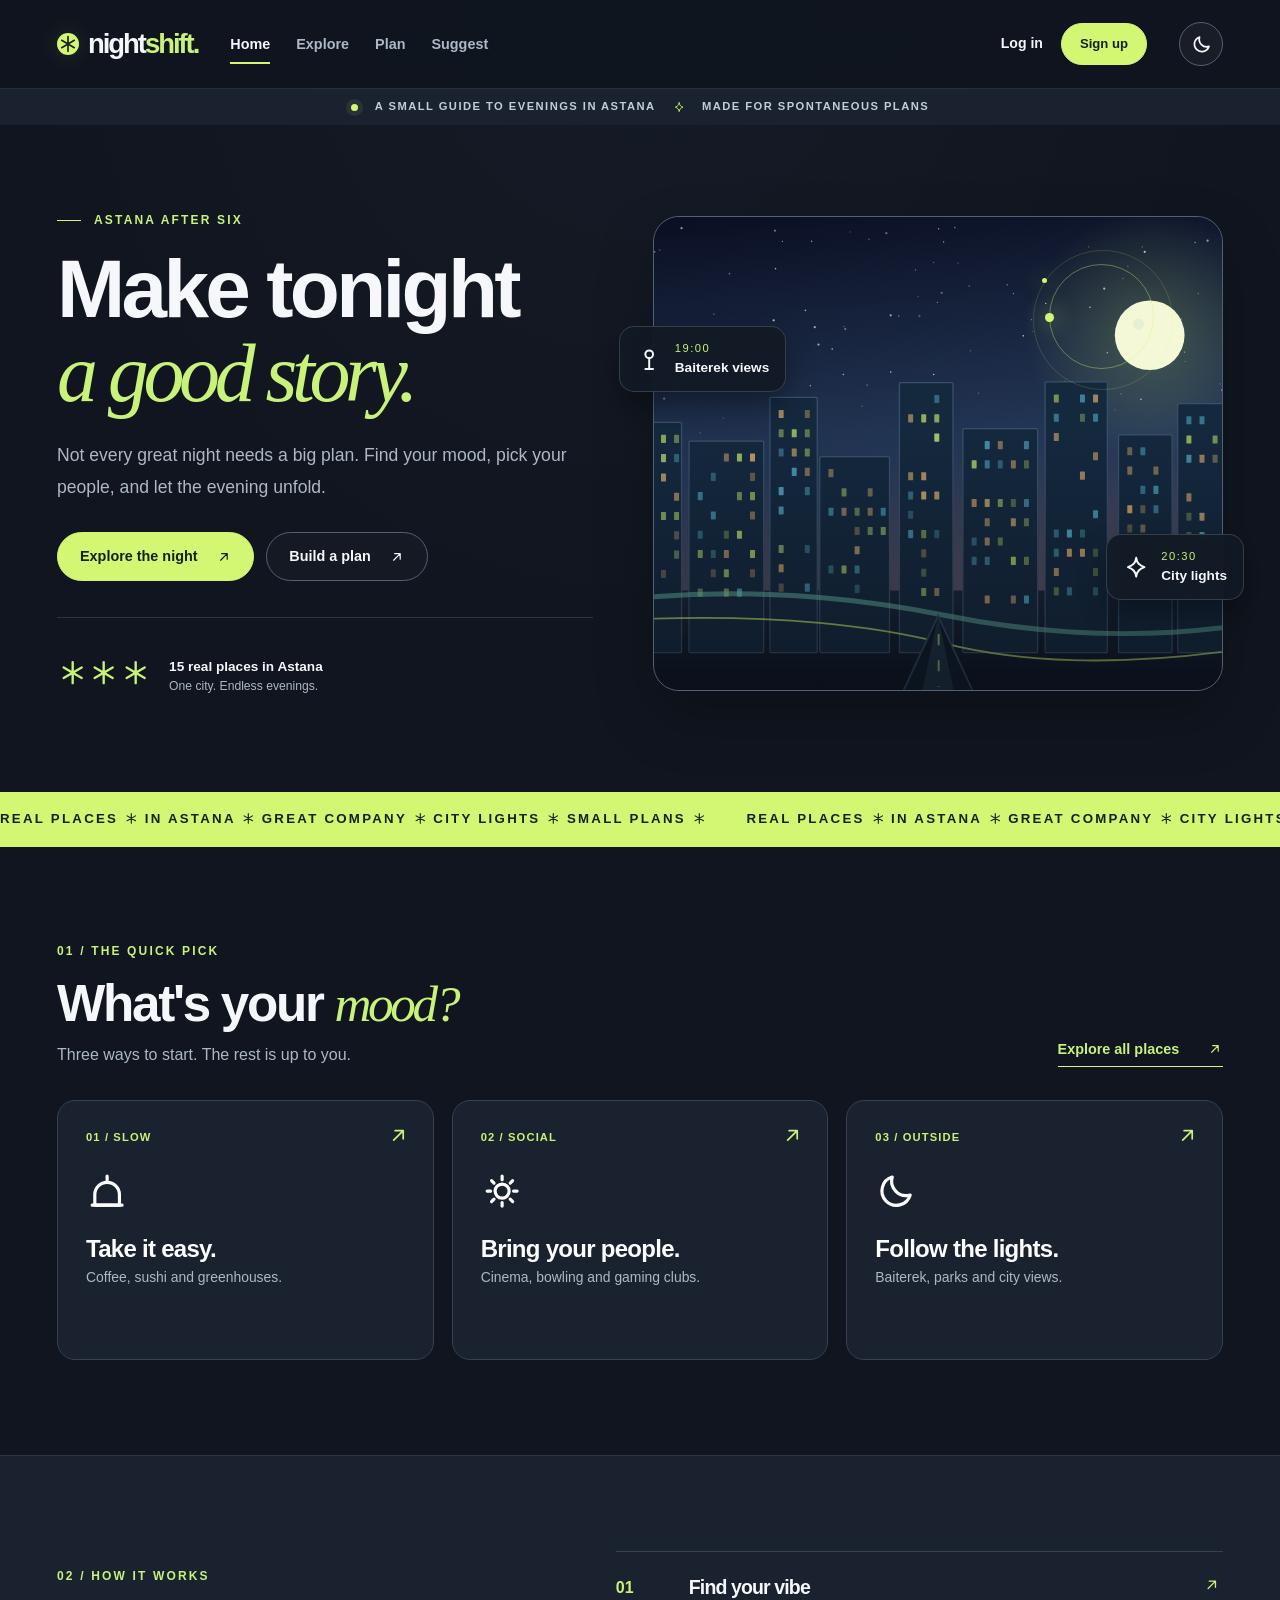
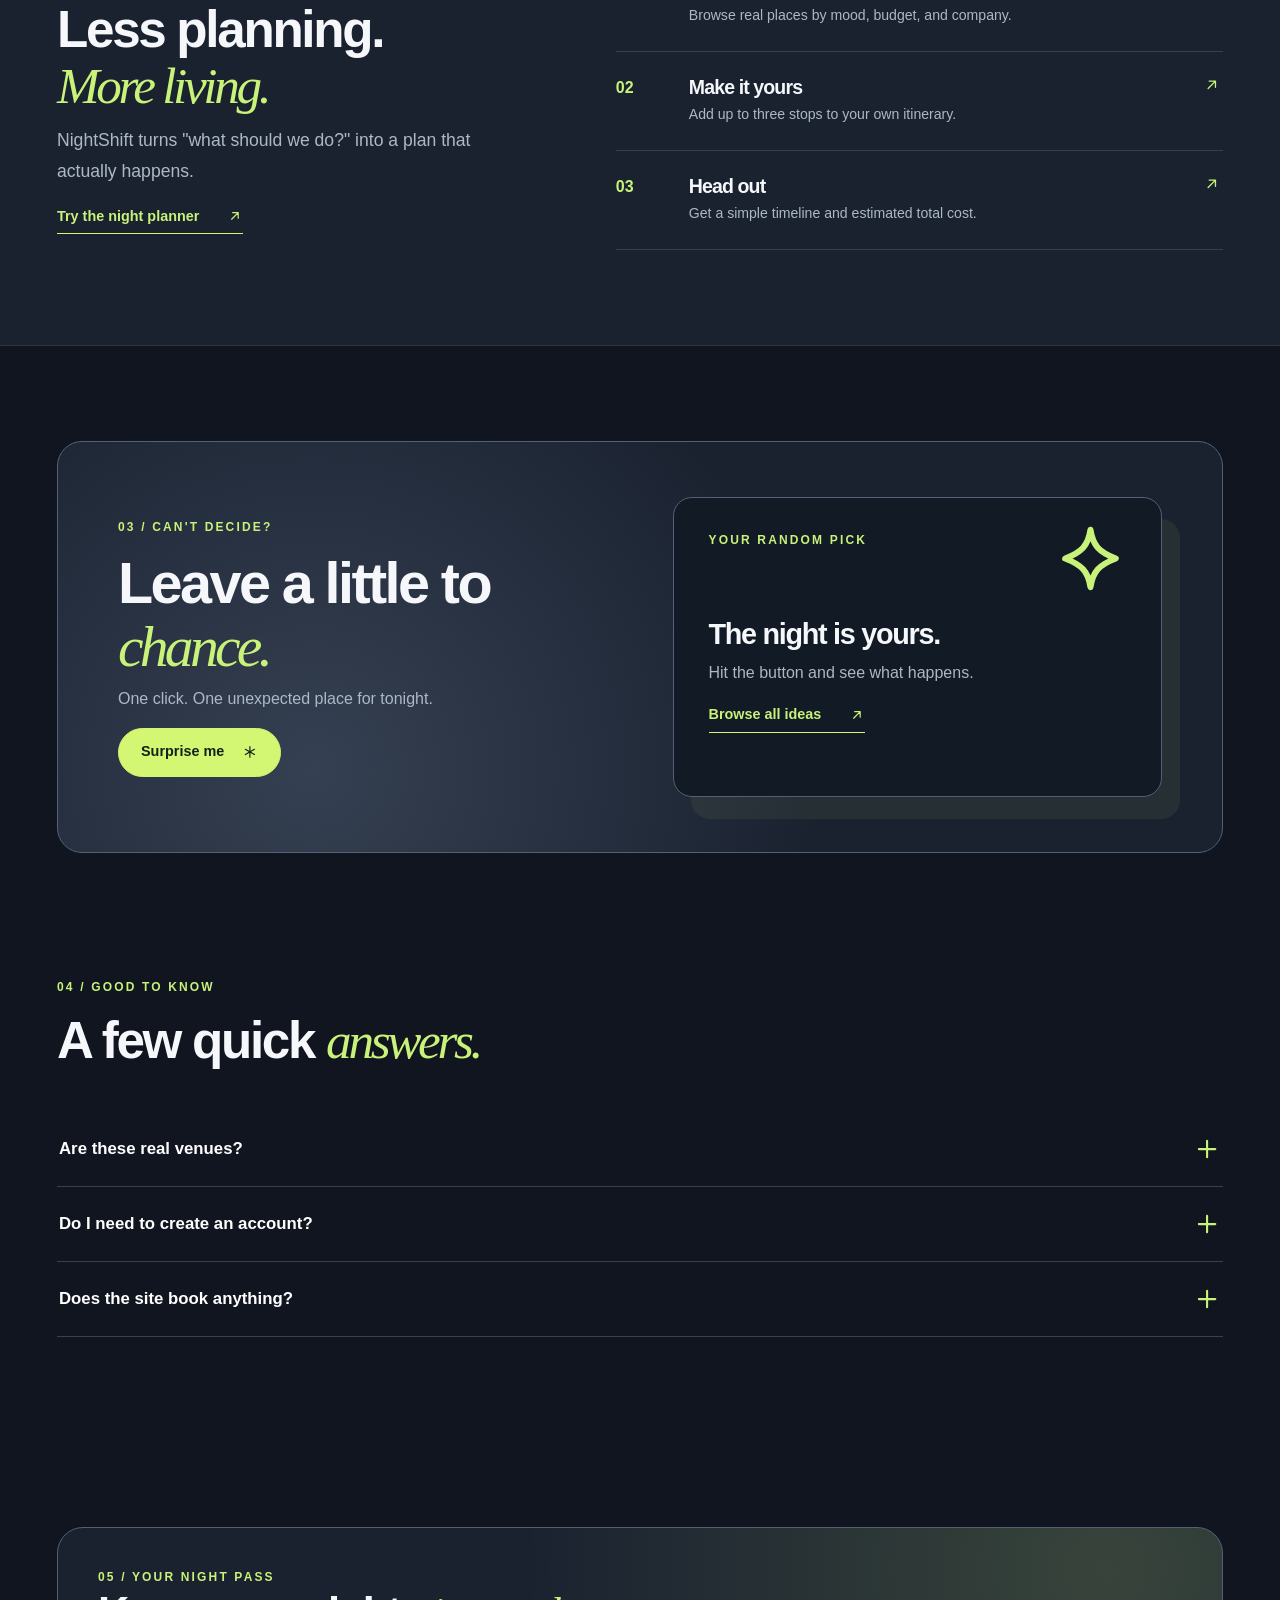
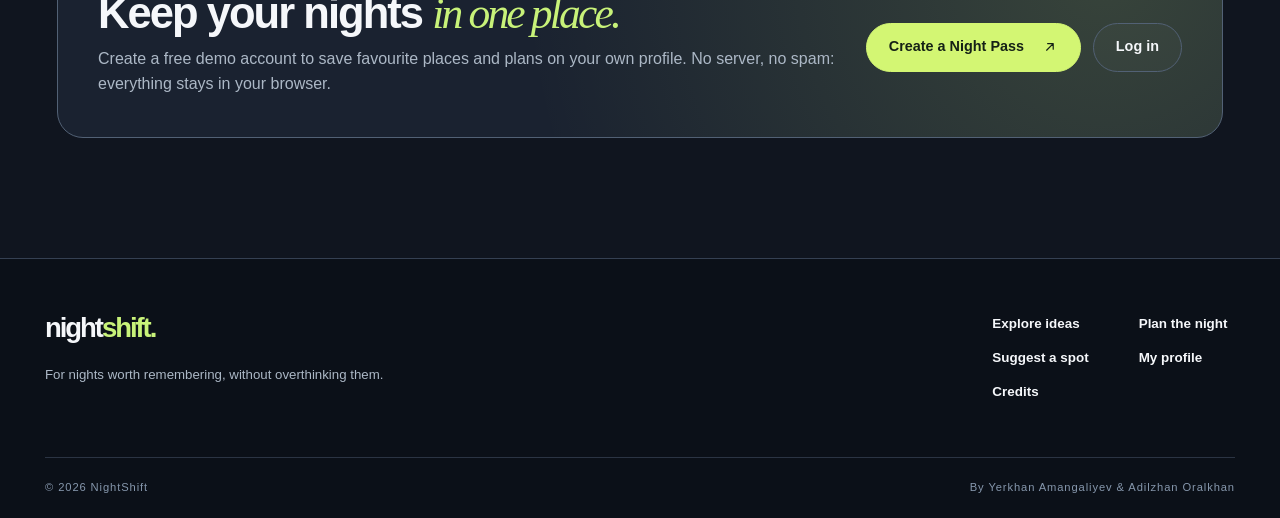
==== index.html @ 473e873e "cool" ====
<!doctype html>
<html lang="en" data-theme="dark">
  <head>
    <meta charset="UTF-8">
    <meta name="viewport" content="width=device-width, initial-scale=1.0">
    <meta
      name="description"
      content="NightShift is an evening guide to 15 real places in Astana, with a night planner and saved favourites."
>
    <meta name="theme-color" content="#10151f">
    <title>Make a night of it | NightShift</title>
    <link rel="icon" href="images/favicon.svg" type="image/svg+xml">
    <link rel="stylesheet" href="css/bootstrap.min.css">
    <link rel="stylesheet" href="css/style.css">
    <link rel="stylesheet" href="css/components.css">
    <script>
      (function () {
        try {
          var t = JSON.parse(localStorage.getItem("ns-theme"));
          document.documentElement.dataset.theme =
            t === "light" ? "light" : "dark";
        } catch (e) {
          document.documentElement.dataset.theme = "dark";
        }
      })();
    </script>
    <script defer src="js/jquery.min.js"></script>
    <script defer src="js/data.js"></script>
    <script defer src="js/common.js"></script>
    <script defer src="js/icons.js"></script>
    <script defer src="js/theme.js"></script>
    <script defer src="js/auth.js"></script>
    <script defer src="js/home.js"></script>
  </head>
  <body data-page="index">
    <a href="#main" class="skip-link">Skip to content</a>
    <div class="site-glow" aria-hidden="true"></div>
    <header class="site-header">
      <div class="container nav-shell">
        <a class="brand" href="index.html" aria-label="NightShift home"
          ><span class="brand-mark" data-icon="star"></span>night<span
            >shift.</span
          ></a
        >
        <button
          type="button"
          class="menu-toggle"
          id="menu-toggle"
          aria-expanded="false"
          aria-controls="site-nav"
        >
          <span data-icon="menu"></span><span class="sr-mobile">Menu</span>
        </button>
        <nav class="nav-links" id="site-nav" aria-label="Main navigation">
          <a href="index.html" aria-current="page">Home</a
          ><a href="explore.html">Explore</a><a href="compare.html">Plan</a
          ><a href="suggest.html">Suggest</a>
          <div class="nav-account" id="nav-account"></div>
        </nav>
        <button
          type="button"
          class="theme-toggle"
          id="theme-toggle"
          aria-pressed="false"
          aria-label="Night shift is on. Switch to Day shift"
          title="Switch to Day shift"
        >
          <svg class="icon-sun" viewBox="0 0 24 24" aria-hidden="true">
            <circle cx="12" cy="12" r="4.2"></circle>
            <path
              d="M12 2.5v2.2M12 19.3v2.2M2.5 12h2.2M19.3 12h2.2M5.3 5.3l1.6 1.6M17.1 17.1l1.6 1.6M5.3 18.7l1.6-1.6M17.1 6.9l1.6-1.6"
            ></path></svg
          ><svg class="icon-moon" viewBox="0 0 24 24" aria-hidden="true">
            <path
              d="M20.5 14.2A8.5 8.5 0 0 1 9.8 3.5a8.5 8.5 0 1 0 10.7 10.7z"
            ></path>
          </svg>
        </button>
      </div>
    </header>
    <main id="main">
      <div class="announcement" role="note">
        <span class="live-dot" aria-hidden="true"></span> A small guide to
        evenings in Astana
        <span class="announcement-star" data-icon="spark"></span> Made for
        spontaneous plans
      </div>
      <section class="hero container" aria-labelledby="hero-title">
        <div class="hero-content reveal">
          <p class="eyebrow">
            <span class="tiny-line" aria-hidden="true"></span> ASTANA AFTER SIX
          </p>
          <h1 id="hero-title">Make tonight <em>a good story.</em></h1>
          <p class="lead-text">
            Not every great night needs a big plan. Find your mood, pick your
            people, and let the evening unfold.
          </p>
          <div class="hero-actions">
            <a class="btn btn-lime btn-pill" href="explore.html"
              >Explore the night <span data-icon="arrow"></span></a
            ><a class="btn btn-ghost btn-pill" href="compare.html"
              >Build a plan <span data-icon="arrow"></span
            ></a>
          </div>
          <div class="hero-proof">
            <span class="mini-stars" aria-hidden="true"
              ><span data-icon="star"></span><span data-icon="star"></span
              ><span data-icon="star"></span></span
            ><span
              ><strong>15 real places in Astana</strong
              ><small>One city. Endless evenings.</small></span
            >
          </div>
        </div>
        <div class="hero-art reveal">
          <img
            class="hero-nightscape" src="images/nightscape.svg"
            alt="Illustration of a glowing city skyline at night with a bright moon"
>
          <img class="hero-dayscape" src="images/dayscape.svg" alt="Illustrated skyline of Astana with green parkland and sunlight">
          <img class="hero-day-photo" src="https://commons.wikimedia.org/wiki/Special:FilePath/B%C3%A4iterek%20tower.jpg?width=1200" alt="Baiterek tower in Astana photographed during the day" onerror="this.style.display='none'">
          <div class="art-grain" aria-hidden="true"></div>
          <div class="hero-orbit orbit-one" aria-hidden="true"></div>
          <div class="hero-orbit orbit-two" aria-hidden="true"></div>
          <div class="floating-note float-left">
            <span class="note-icon" data-icon="tower"></span
            ><span><small>19:00</small><strong>Baiterek views</strong></span>
          </div>
          <div class="floating-note float-right">
            <span class="note-icon" data-icon="spark"></span
            ><span><small>20:30</small><strong>City lights</strong></span>
          </div>
        </div>
      </section>
      <div class="ticker" aria-hidden="true">
        <div class="ticker-track">
          <span
            >REAL PLACES <span data-icon="star"></span> IN ASTANA
            <span data-icon="star"></span> GREAT COMPANY
            <span data-icon="star"></span> CITY LIGHTS
            <span data-icon="star"></span> SMALL PLANS
            <span data-icon="star"></span
          ></span>
        </div>
      </div>
      <section class="section container" aria-labelledby="mood-title">
        <div class="section-top">
          <div>
            <p class="eyebrow">01 / THE QUICK PICK</p>
            <h2 id="mood-title">
              What's your <span class="accent-italic">mood?</span>
            </h2>
            <p>Three ways to start. The rest is up to you.</p>
          </div>
          <a class="section-link" href="explore.html"
            >Explore all places <span data-icon="arrow"></span
          ></a>
        </div>
        <div class="mood-grid">
          <button class="mood-card" type="button" data-mood="slow">
            <span class="mood-number">01 / SLOW</span
            ><span class="mood-emoji" data-icon="dome"></span
            ><strong>Take it easy.</strong
            ><span>Coffee, sushi and greenhouses.</span
            ><span class="mood-arrow" data-icon="arrow"></span>
          </button>
          <button class="mood-card" type="button" data-mood="social">
            <span class="mood-number">02 / SOCIAL</span
            ><span class="mood-emoji" data-icon="sun"></span
            ><strong>Bring your people.</strong
            ><span>Cinema, bowling and gaming clubs.</span
            ><span class="mood-arrow" data-icon="arrow"></span>
          </button>
          <button class="mood-card" type="button" data-mood="outside">
            <span class="mood-number">03 / OUTSIDE</span
            ><span class="mood-emoji" data-icon="moon"></span
            ><strong>Follow the lights.</strong
            ><span>Baiterek, parks and city views.</span
            ><span class="mood-arrow" data-icon="arrow"></span>
          </button>
        </div>
        <div
          class="mood-result"
          id="mood-result"
          role="status"
          aria-live="polite"
          hidden
        >
          <div>
            <span class="eyebrow">YOUR RECOMMENDATION</span>
            <h3 id="mood-result-name">Your pick</h3>
            <p id="mood-result-desc"></p>
          </div>
          <a
            id="mood-result-link"
            class="btn btn-lime btn-pill"
            href="explore.html"
            >See this idea <span data-icon="arrow"></span
          ></a>
        </div>
      </section>
      <section class="section section-dark" aria-labelledby="how-title">
        <div class="container how-layout">
          <div>
            <p class="eyebrow">02 / HOW IT WORKS</p>
            <h2 id="how-title">
              Less planning.<br><span class="accent-italic"
                >More living.</span
              >
            </h2>
            <p class="lead-text">
              NightShift turns "what should we do?" into a plan that actually
              happens.
            </p>
            <a class="section-link" href="compare.html"
              >Try the night planner <span data-icon="arrow"></span
            ></a>
          </div>
          <div class="steps-list">
            <div class="step">
              <span>01</span>
              <div>
                <h3>Find your vibe</h3>
                <p>Browse real places by mood, budget, and company.</p>
              </div>
              <span data-icon="arrow"></span>
            </div>
            <div class="step">
              <span>02</span>
              <div>
                <h3>Make it yours</h3>
                <p>Add up to three stops to your own itinerary.</p>
              </div>
              <span data-icon="arrow"></span>
            </div>
            <div class="step">
              <span>03</span>
              <div>
                <h3>Head out</h3>
                <p>Get a simple timeline and estimated total cost.</p>
              </div>
              <span data-icon="arrow"></span>
            </div>
          </div>
        </div>
      </section>
      <section class="section container" aria-labelledby="surprise-title">
        <div class="surprise-panel">
          <div>
            <p class="eyebrow">03 / CAN'T DECIDE?</p>
            <h2 id="surprise-title">Leave a little to <em>chance.</em></h2>
            <p>One click. One unexpected place for tonight.</p>
            <button
              type="button"
              class="btn btn-lime btn-pill"
              id="surprise-btn"
            >
              Surprise me <span data-icon="star"></span>
            </button>
          </div>
          <div class="surprise-card" id="surprise-card" aria-live="polite">
            <span class="eyebrow">YOUR RANDOM PICK</span
            ><span class="surprise-big" data-icon="spark"></span>
            <h3 id="surprise-name">The night is yours.</h3>
            <p id="surprise-description">
              Hit the button and see what happens.
            </p>
            <a id="surprise-link" class="section-link" href="explore.html"
              >Browse all ideas <span data-icon="arrow"></span
            ></a>
          </div>
        </div>
      </section>
      <section
        class="section container faq-section"
        aria-labelledby="faq-title"
      >
        <div class="section-top">
          <div>
            <p class="eyebrow">04 / GOOD TO KNOW</p>
            <h2 id="faq-title">
              A few quick <span class="accent-italic">answers.</span>
            </h2>
          </div>
        </div>
        <div class="faq-list">
          <div class="faq-item">
            <button
              type="button"
              class="faq-trigger"
              aria-expanded="false"
              aria-controls="faq-one"
            >
              Are these real venues? <span data-icon="plus"></span>
            </button>
            <div class="faq-answer" id="faq-one" hidden>
              Yes. All 15 places are real venues and landmarks in Astana. Prices
              are approximate and can change, so always check with the venue
              before you go.
            </div>
          </div>
          <div class="faq-item">
            <button
              type="button"
              class="faq-trigger"
              aria-expanded="false"
              aria-controls="faq-two"
            >
              Do I need to create an account? <span data-icon="plus"></span>
            </button>
            <div class="faq-answer" id="faq-two" hidden>
              No. You can browse and build a plan right away. A free demo
              account (never use a real password) keeps your saved places and
              plans together on a profile page. Everything stays in your
              browser.
            </div>
          </div>
          <div class="faq-item">
            <button
              type="button"
              class="faq-trigger"
              aria-expanded="false"
              aria-controls="faq-three"
            >
              Does the site book anything? <span data-icon="plus"></span>
            </button>
            <div class="faq-answer" id="faq-three" hidden>
              No real reservations are made. You can plan activities and test
              forms, but there is no backend or booking integration.
            </div>
          </div>
        </div>
      </section>
      <section class="section container" aria-labelledby="pass-title">
        <div class="pass-cta">
          <div>
            <p class="eyebrow">05 / YOUR NIGHT PASS</p>
            <h2 id="pass-title">
              Keep your nights <span class="accent-italic">in one place.</span>
            </h2>
            <p>
              Create a free demo account to save favourite places and plans on
              your own profile. No server, no spam: everything stays in your
              browser.
            </p>
          </div>
          <div class="hero-actions" id="cta-actions">
            <a class="btn btn-lime btn-pill" href="signup.html"
              >Create a Night Pass <span data-icon="arrow"></span></a
            ><a class="btn btn-ghost btn-pill" href="login.html">Log in</a>
          </div>
        </div>
      </section>
    </main>
    <footer class="site-footer">
      <div class="container footer-main">
        <div>
          <a class="brand" href="index.html">night<span>shift.</span></a>
          <p>For nights worth remembering, without overthinking them.</p>
        </div>
        <div class="footer-links">
          <a href="explore.html">Explore ideas</a
          ><a href="compare.html">Plan the night</a
          ><a href="suggest.html">Suggest a spot</a
          ><a href="profile.html">My profile</a
          ><a href="credits.html">Credits</a>
        </div>
      </div>
      <div class="container footer-bottom">
        <span>© 2026 NightShift</span
        ><span>By Yerkhan Amangaliyev &amp; Adilzhan Oralkhan</span>
      </div>
    </footer>
  </body>
</html>
---- css/style.css ----
/* NIGHTSHIFT / FINAL — original student-site design; Bootstrap + custom CSS. */
/* =====================================================
   DESIGN TOKENS
   Every colour on the site is a CSS variable. The dark theme is the
   default; the light theme (beige background + burgundy text) overrides
   the same names when <html data-theme="light"> is set by js/theme.js.
   ===================================================== */
:root {
  color-scheme: dark;
  --bg: #10151f; /* page background */
  --bg-deep: #0b1018; /* footer, deepest areas */
  --panel: #1a2230; /* cards and form panels */
  --surface: #202937; /* raised blocks */
  --surface-2: #2b3443; /* hover / inset blocks */
  --input: #111a25; /* form fields */
  --line: #354052; /* thin borders */
  --line-strong: #526175; /* stronger borders */
  --text: #f5f7fa; /* main text */
  --text-2: #c1ceda; /* secondary text */
  --muted: #acb8c6; /* paragraphs */
  --muted-2: #8697ac; /* placeholders, hints */
  --accent: #d3f673; /* lime in dark mode, burgundy in light mode */
  --accent-2: #e6ffae;
  --accent-text: #c8f279;
  --accent-text-2: #c8f279; /* accent hover */
  --on-accent: #152116; /* text placed on top of the accent colour */
  --danger: #ffc4bc; /* error text and borders */
  --danger-bg: #493131;
  --ok: #74935b; /* success border */
  --ok-bg: #29422d;
  --ok-text: #e7f8e1;
  --ink: #ffffff; /* overlays and glass effects */
  --shadow-ink: #000000;
  --radius: 22px;
  --shadow: 0 26px 60px color-mix(in srgb, var(--shadow-ink) 22%, transparent);
  --header-h: 88px;
}
:root[data-theme="light"] {
  color-scheme: light;
  --bg: #f5f6ee;
  --bg-deep: #e6ebdf;
  --panel: #ffffff;
  --surface: #f0f3e8;
  --surface-2: #e4ead9;
  --input: #fcfef9;
  --line: #cfd9c7;
  --line-strong: #91a18c;
  --text: #1e3025;
  --text-2: #344b3b;
  --muted: #4c6352;
  --muted-2: #637769;
  --accent: #bddf63;
  --accent-2: #d1ef80;
  --accent-text: #3c612b;
  --accent-text-2: #284922;
  --on-accent: #1d301d;
  --danger: #a3162b;
  --danger-bg: #f6d8d0;
  --ok: #6b7b34;
  --ok-bg: #e2e6c4;
  --ok-text: #38441a;
  --ink: #223427;
  --shadow-ink: #203528;
}
* {
  box-sizing: border-box;
}
html {
  scroll-padding-top: calc(var(--header-h) + 12px);
  scroll-behavior: smooth;
}
body {
  margin: 0;
  background: var(--bg);
  color: var(--text);
  font-family: -apple-system, BlinkMacSystemFont, "Segoe UI", Arial, sans-serif;
  line-height: 1.55;
  overflow-x: hidden;
  overflow-x: clip;
}
body::selection {
  background: var(--accent);
  color: var(--on-accent);
}
img {
  max-width: 100%;
  display: block;
}
a {
  color: inherit;
  text-decoration: none;
}
a:hover {
  color: var(--accent-text);
}
button,
input,
select,
textarea {
  font: inherit;
}
button {
  cursor: pointer;
}
h1,
h2,
h3,
h4,
.brand {
  font-family:
    "Avenir Next",
    "Trebuchet MS",
    -apple-system,
    Arial,
    sans-serif;
  letter-spacing: -0.045em;
}
h1,
h2,
h3 {
  font-weight: 700;
}
p {
  color: var(--muted);
}
.container {
  max-width: 1190px;
}
.eyebrow {
  color: var(--accent-text);
  font-size: 0.75rem;
  letter-spacing: 0.18em;
  font-weight: 800;
  margin: 0 0 16px;
  text-transform: uppercase;
}
.minor,
.small-note {
  font-size: 0.88rem;
  color: var(--muted);
}
.small-note {
  line-height: 1.65;
}
.lead-text {
  font-size: 1.1rem;
  line-height: 1.8;
  max-width: 540px;
  color: var(--muted);
}
.accent-italic,
h1 em,
h2 em {
  font-weight: 500;
  font-family: Georgia, serif;
  font-style: italic;
  letter-spacing: -0.065em;
  color: var(--accent-text);
}
.visually-hidden {
  position: absolute !important;
  width: 1px;
  height: 1px;
  padding: 0;
  margin: -1px;
  overflow: hidden;
  clip: rect(0, 0, 0, 0);
  white-space: nowrap;
  border: 0;
}
a:focus-visible,
button:focus-visible,
input:focus-visible,
select:focus-visible,
textarea:focus-visible {
  outline: 3px solid var(--accent) !important;
  outline-offset: 4px;
}
.skip-link {
  position: fixed;
  top: -90px;
  left: 14px;
  z-index: 1000;
  padding: 12px 16px;
  background: var(--accent);
  color: var(--on-accent);
  border-radius: 7px;
}
.skip-link:focus {
  top: 12px;
}
.site-glow {
  position: absolute;
  top: 0;
  left: 0;
  width: 100%;
  height: 680px;
  transform: none;
  background: radial-gradient(
    ellipse at top,
    color-mix(in srgb, var(--line) 15%, transparent),
    transparent 67%
  );
  pointer-events: none;
  z-index: -1;
}
/* Header */
.brand {
  display: inline-flex;
  align-items: center;
  font-weight: 800;
  font-size: 1.72rem;
  line-height: 1;
  white-space: nowrap;
  letter-spacing: -0.075em;
}
.brand:hover {
  color: var(--ink);
}
.brand > span:last-child {
  color: var(--accent-text);
}
.brand-mark {
  font-family: Arial, sans-serif;
  width: 35px;
  height: 35px;
  border-radius: 50%;
  background: var(--accent);
  color: var(--on-accent);
  display: inline-flex;
  align-items: center;
  justify-content: center;
  margin-right: 9px;
  font-size: 1.25rem;
  letter-spacing: normal;
  box-shadow: 0 0 26px color-mix(in srgb, var(--accent) 16%, transparent);
}
/* Shared buttons + animation */
.btn {
  transition:
    background 0.2s,
    border-color 0.2s,
    transform 0.2s;
  display: inline-flex;
  align-items: center;
  justify-content: center;
  gap: 18px;
  text-align: center;
  font-size: 0.9rem;
  font-weight: 800;
  min-height: 49px;
  padding: 12px 22px;
  box-shadow: none !important;
}
.btn:hover {
  transform: translateY(-2px);
}
.btn-pill {
  border-radius: 100px;
}
.btn-lime {
  color: var(--on-accent);
  background: var(--accent);
  border: 1px solid var(--accent);
}
.btn-lime:hover,
.btn-lime:focus {
  background: var(--accent-2);
  border-color: var(--accent-2);
  color: var(--on-accent);
}
.btn-ghost {
  border: 1px solid var(--line-strong);
  color: var(--text);
  background: color-mix(in srgb, var(--ink) 2%, transparent);
}
.btn-ghost:hover {
  border-color: var(--accent);
  background: color-mix(in srgb, var(--accent) 8%, transparent);
  color: var(--ink);
}
.full-width {
  width: 100%;
  margin-top: 14px;
}
.section-link {
  font-weight: 800;
  font-size: 0.9rem;
  border-bottom: 1px solid var(--accent);
  color: var(--accent-text);
  padding-bottom: 6px;
  display: inline-flex;
  gap: 28px;
  align-items: center;
  white-space: normal;
}
.section-link:hover {
  color: var(--ink);
  border-color: var(--ink);
}
.text-button {
  color: var(--accent-text);
  border: none;
  background: none;
  font-weight: 700;
  font-size: 0.86rem;
  padding: 7px;
}
.text-button:hover {
  text-decoration: underline;
}
.section {
  padding-top: 95px;
  padding-bottom: 95px;
}
.section-top {
  display: flex;
  align-items: end;
  justify-content: space-between;
  gap: 30px;
  margin-bottom: 33px;
}
.section-top h2,
.section-dark h2 {
  font-size: clamp(2.3rem, 4vw, 3.7rem);
  line-height: 1.1;
  margin-bottom: 10px;
}
.section-top p:last-child {
  margin-bottom: 0;
}
.reveal {
  animation: rise-in 0.75s ease both;
}
.reveal:nth-child(2) {
  animation-delay: 0.13s;
}
@keyframes rise-in {
  from {
    transform: translateY(20px);
    opacity: 0;
  }
  to {
    transform: translateY(0);
    opacity: 1;
  }
}
/* Homepage hero */
.announcement {
  background: var(--panel);
  min-height: 36px;
  display: flex;
  align-items: center;
  justify-content: center;
  gap: 17px;
  font-size: 0.7rem;
  letter-spacing: 0.13em;
  color: var(--text-2);
  font-weight: 700;
  text-transform: uppercase;
  text-align: center;
  padding: 8px 16px;
}
.live-dot {
  height: 7px;
  width: 7px;
  border-radius: 50%;
  background: var(--accent);
  display: inline-block;
  box-shadow: 0 0 0 5px color-mix(in srgb, var(--accent) 8%, transparent);
  animation: light-pulse 2.4s ease-in-out infinite;
}
.announcement-star {
  color: var(--accent-text);
}
@keyframes light-pulse {
  50% {
    box-shadow: 0 0 0 11px color-mix(in srgb, var(--accent) 0%, transparent);
    opacity: 0.6;
  }
}
.hero {
  position: relative;
  display: grid;
  grid-template-columns: minmax(0, 0.97fr) minmax(0, 1.03fr);
  gap: 60px;
  align-items: center;
  padding-top: 86px;
  padding-bottom: 96px;
  min-height: 660px;
}
.hero-content {
  position: relative;
  z-index: 2;
}
.tiny-line {
  display: inline-block;
  width: 24px;
  height: 1px;
  background: var(--accent);
  vertical-align: middle;
  margin-right: 8px;
}
.hero h1 {
  font-size: clamp(3.6rem, 6.4vw, 5.85rem);
  line-height: 1.04;
  margin: 0 0 24px;
  max-width: 620px;
}
.hero h1 em {
  display: block;
  white-space: nowrap;
}
.hero-actions {
  display: flex;
  flex-wrap: wrap;
  gap: 12px;
  margin-top: 29px;
}
.hero-proof {
  display: flex;
  gap: 18px;
  align-items: center;
  padding-top: 38px;
  margin-top: 36px;
  border-top: 1px solid color-mix(in srgb, var(--muted) 20%, transparent);
}
.mini-stars {
  letter-spacing: 0;
  color: var(--accent-text);
  font-size: 1.4rem;
}
.hero-proof strong,
.hero-proof small {
  display: block;
}
.hero-proof strong {
  font-size: 0.85rem;
}
.hero-proof small {
  font-size: 0.76rem;
  color: var(--muted);
}
.hero-art {
  height: 475px;
  position: relative;
  border-radius: 26px;
  isolation: isolate;
  box-shadow: var(--shadow);
  border: 1px solid var(--line-strong);
  overflow: visible;
  background: linear-gradient(var(--surface), var(--surface-2));
}
.hero-art > img {
  width: 100%;
  height: 100%;
  object-fit: cover;
  border-radius: 25px;
}
.hero-art::after {
  content: "";
  position: absolute;
  inset: 0;
  border-radius: 25px;
  background: linear-gradient(
    180deg,
    transparent 45%,
    color-mix(in srgb, var(--bg-deep) 55%, transparent)
  );
  pointer-events: none;
}
.hero-orbit {
  width: 105px;
  height: 105px;
  position: absolute;
  border: 1px solid color-mix(in srgb, var(--accent) 38%, transparent);
  border-radius: 50%;
  right: 12%;
  top: 10%;
  animation: orbit 11s linear infinite;
  z-index: 2;
}
.hero-orbit::before {
  content: "";
  position: absolute;
  left: -5px;
  top: 48px;
  background: var(--accent);
  width: 9px;
  height: 9px;
  border-radius: 50%;
  box-shadow: 0 0 22px var(--accent);
}
.orbit-two {
  width: 140px;
  height: 140px;
  top: 7%;
  right: 8.6%;
  animation-duration: 15s;
  animation-direction: reverse;
  border-color: color-mix(in srgb, var(--accent) 16%, transparent);
}
.orbit-two::before {
  width: 5px;
  height: 5px;
  left: 8px;
  top: 27px;
}
@keyframes orbit {
  to {
    transform: rotate(360deg);
  }
}
.floating-note {
  position: absolute;
  z-index: 3;
  border: 1px solid color-mix(in srgb, var(--text-2) 20%, transparent);
  background: color-mix(in srgb, var(--input) 94%, transparent);
  backdrop-filter: blur(14px);
  box-shadow: 0 14px 28px color-mix(in srgb, var(--shadow-ink) 33%, transparent);
  border-radius: 15px;
  padding: 13px 16px;
  display: flex;
  gap: 12px;
  align-items: center;
  animation: float 5s ease-in-out infinite;
}
.floating-note small,
.floating-note strong {
  display: block;
}
.floating-note small {
  color: var(--accent-text);
  font-size: 0.7rem;
  letter-spacing: 0.13em;
}
.floating-note strong {
  font-size: 0.85rem;
  white-space: nowrap;
}
.note-icon {
  font-size: 1.5rem;
}
.float-left {
  left: -35px;
  top: 23%;
}
.float-right {
  right: -22px;
  bottom: 19%;
  animation-delay: 1.5s;
}
@keyframes float {
  0%,
  100% {
    transform: translateY(0);
  }
  50% {
    transform: translateY(-12px);
  }
}
.photo-stamp {
  position: absolute;
  left: 26px;
  bottom: 22px;
  z-index: 2;
  letter-spacing: 0.2em;
  font-size: 0.65rem;
  font-weight: 800;
  color: var(--text-2);
}
.hero-side-label {
  position: absolute;
  right: 0;
  bottom: 95px;
  writing-mode: vertical-rl;
  color: var(--muted);
  font-size: 0.62rem;
  letter-spacing: 0.3em;
  font-weight: 800;
}
.ticker {
  overflow: hidden;
  background: var(--accent);
  color: var(--on-accent);
  border-top: 1px solid var(--accent);
  border-bottom: 1px solid var(--accent);
  white-space: nowrap;
}
.ticker-track {
  display: flex;
  width: max-content;
  animation: marquee 29s linear infinite;
  padding: 16px 0;
}
.ticker-track > span {
  flex: none;
  padding-right: 40px; /* spacing lives inside each copy, so -50% is an exact loop */
  font-family: "Avenir Next", "Trebuchet MS", Arial, sans-serif;
  font-size: 0.83rem;
  letter-spacing: 0.17em;
  font-weight: 800;
}
@keyframes marquee {
  to {
    transform: translateX(-50%);
  }
}
/* Home mood and others */
.mood-grid {
  display: grid;
  grid-template-columns: repeat(3, 1fr);
  gap: 18px;
}
.mood-card {
  text-align: left;
  min-height: 260px;
  display: flex;
  flex-direction: column;
  border: 1px solid var(--line);
  background: var(--panel);
  padding: 28px;
  border-radius: 18px;
  color: var(--ink);
  position: relative;
  transition: 0.25s;
}
.mood-card:hover,
.mood-card:focus-visible {
  transform: translateY(-6px);
  border-color: var(--accent);
  box-shadow: 0 17px 35px color-mix(in srgb, var(--shadow-ink) 20%, transparent);
}
.mood-number {
  letter-spacing: 0.1em;
  font-size: 0.7rem;
  color: var(--accent-text);
  font-weight: 700;
}
.mood-emoji {
  margin-top: 23px;
  font-size: 2.4rem;
  line-height: 1;
}
.mood-card strong {
  font-family: "Avenir Next", "Trebuchet MS", Arial, sans-serif;
  font-size: 1.5rem;
  letter-spacing: -0.03em;
  margin-top: 18px;
}
.mood-card > span:nth-last-child(2) {
  font-size: 0.87rem;
  color: var(--muted);
}
.mood-arrow {
  position: absolute;
  right: 23px;
  top: 23px;
  font-size: 1.3rem;
  color: var(--accent-text);
}
.mood-result {
  display: flex;
  align-items: center;
  justify-content: space-between;
  gap: 25px;
  margin-top: 21px;
  background: linear-gradient(100deg, var(--surface), var(--surface));
  padding: 27px 30px;
  border-radius: 17px;
  border: 1px solid var(--line-strong);
}
.mood-result[hidden] {
  display: none;
}
.mood-result h3 {
  font-size: 1.6rem;
  margin: 0;
}
.mood-result p {
  margin: 5px 0 0;
}
.section-dark {
  background: var(--panel);
  border-top: 1px solid var(--surface-2);
  border-bottom: 1px solid var(--surface-2);
}
.how-layout {
  display: grid;
  grid-template-columns: 0.85fr 1.15fr;
  gap: 110px;
  align-items: center;
}
.how-layout > .steps-list {
  border-top: 1px solid var(--line);
}
.step {
  display: grid;
  grid-template-columns: 60px 1fr 20px;
  align-items: start;
  gap: 13px;
  border-bottom: 1px solid var(--line);
  padding: 24px 0;
}
.step > span:first-child {
  color: var(--accent-text);
  font-family: "Avenir Next", "Trebuchet MS", Arial, sans-serif;
  font-weight: 800;
}
.step > span:last-child {
  color: var(--accent-text);
}
.step h3 {
  font-size: 1.22rem;
  margin: 0;
}
.step p {
  margin: 5px 0 0;
  font-size: 0.88rem;
}
.surprise-panel {
  padding: 55px 60px;
  border-radius: 25px;
  border: 1px solid var(--line-strong);
  background: radial-gradient(circle at 22% 80%, var(--line), var(--panel) 52%);
  display: grid;
  grid-template-columns: 1fr 1fr;
  align-items: center;
  gap: 65px;
  overflow: hidden;
}
.surprise-panel h2 {
  font-size: clamp(2.5rem, 4.5vw, 4rem);
  line-height: 1.09;
}
.surprise-card {
  border: 1px solid var(--line-strong);
  background: var(--input);
  min-height: 300px;
  border-radius: 19px;
  padding: 29px 35px;
  position: relative;
  box-shadow: 18px 22px 0 color-mix(in srgb, var(--accent) 6%, transparent);
}
.surprise-card h3 {
  font-size: 1.8rem;
  margin: 65px 0 10px;
}
.surprise-big {
  position: absolute;
  right: 30px;
  top: 20px;
  color: var(--accent-text);
  font-size: 4.6rem;
  line-height: 1;
  animation: twinkle 4s ease-in-out infinite;
}
@keyframes twinkle {
  50% {
    transform: rotate(32deg) scale(1.17);
    opacity: 0.55;
  }
}
.faq-section {
  padding-top: 30px;
}
.faq-item {
  border-bottom: 1px solid var(--line);
}
.faq-trigger {
  width: 100%;
  padding: 23px 2px;
  text-align: left;
  border: 0;
  background: none;
  display: flex;
  align-items: center;
  justify-content: space-between;
  color: var(--ink);
  font-weight: 700;
  font-size: 1.05rem;
}
.faq-trigger span {
  font-size: 1.6rem;
  color: var(--accent-text);
  transition: transform 0.2s;
}
.faq-trigger[aria-expanded="true"] span {
  transform: rotate(45deg);
}
.faq-answer {
  color: var(--muted);
  padding: 0 40px 22px 2px;
  font-size: 0.94rem;
  line-height: 1.7;
}
.faq-answer[hidden] {
  display: none;
}
/* Inner page headings */
.page-hero {
  padding-top: 74px;
  padding-bottom: 58px;
  display: flex;
  align-items: end;
  justify-content: space-between;
  gap: 35px;
  border-bottom: 1px solid var(--line);
}
.page-hero h1 {
  font-size: clamp(3rem, 5.2vw, 5.1rem);
  line-height: 1.04;
  margin: 0 0 20px;
  max-width: 790px;
}
.page-hero .lead-text {
  margin: 0;
}
.page-hero-decoration {
  text-align: center;
  border: 1px solid var(--line);
  border-radius: 50%;
  width: 190px;
  height: 190px;
  min-width: 190px;
  display: flex;
  flex-direction: column;
  align-items: center;
  justify-content: center;
  transform: rotate(10deg);
  background: radial-gradient(circle, var(--surface-2), var(--input));
}
.page-hero-decoration span {
  font-size: 4.8rem;
  font-family: "Avenir Next", "Trebuchet MS", Arial, sans-serif;
  font-weight: 700;
  color: var(--accent-text);
  line-height: 1;
}
.page-hero-decoration small {
  font-size: 0.57rem;
  font-weight: 800;
  letter-spacing: 0.14em;
  color: var(--text-2);
  max-width: 120px;
}
/* Explore */
.explore-section {
  padding-top: 50px;
}
.filter-shell {
  background: var(--panel);
  border: 1px solid var(--line);
  border-radius: 20px;
  padding: 26px;
  margin-bottom: 27px;
}
.filter-top,
.filter-bottom {
  display: flex;
  align-items: center;
  justify-content: space-between;
  gap: 20px;
}
.filter-top {
  margin-bottom: 20px;
}
.filter-top p {
  margin: 0;
}
.filter-title {
  font-size: 1.65rem;
  margin: 0 0 2px;
}
.result-counter {
  white-space: nowrap;
  font-size: 0.85rem;
  color: var(--muted);
}
.result-counter span {
  color: var(--accent-text);
  font-size: 1.3rem;
  font-weight: 800;
}
.filter-controls {
  display: grid;
  grid-template-columns: 2fr 1fr 1fr;
  gap: 12px;
}
.search-wrap {
  position: relative;
}
.search-icon {
  position: absolute;
  left: 17px;
  top: 3px;
  font-size: 2rem;
  color: var(--muted);
  pointer-events: none;
}
.search-wrap .form-control {
  padding-left: 49px;
}
.filter-bottom {
  margin-top: 23px;
}
.category-tabs {
  display: flex;
  flex-wrap: wrap;
  gap: 9px;
}
.tab-chip {
  border: 1px solid var(--line-strong);
  border-radius: 100px;
  background: var(--surface);
  color: var(--muted);
  padding: 9px 16px;
  font-size: 0.78rem;
  font-weight: 700;
  transition: 0.2s;
}
.tab-chip:hover,
.tab-chip.active {
  background: var(--accent);
  color: var(--on-accent);
  border-color: var(--accent);
}
.tab-chip span {
  margin-left: 6px;
  opacity: 0.65;
}
.activity-grid {
  display: grid;
  grid-template-columns: repeat(4, minmax(0, 1fr));
  gap: 18px;
}
.activity-card {
  border: 1px solid var(--line);
  border-radius: 17px;
  overflow: hidden;
  background: var(--panel);
  display: flex;
  flex-direction: column;
  min-width: 0;
  transition:
    transform 0.25s,
    border-color 0.25s,
    box-shadow 0.25s;
}
.activity-card:hover {
  transform: translateY(-5px);
  border-color: var(--line-strong);
  box-shadow: 0 20px 35px color-mix(in srgb, var(--shadow-ink) 20%, transparent);
}
.activity-visual {
  height: 186px;
  position: relative;
  overflow: hidden;
  background: linear-gradient(140deg, var(--line), var(--surface));
}
.activity-visual img {
  height: 100%;
  width: 100%;
  object-fit: cover;
  transition: transform 0.4s;
}
.activity-card:hover .activity-visual img {
  transform: scale(1.06);
}
.activity-visual::after {
  position: absolute;
  content: "";
  inset: 0;
  background: linear-gradient(
    180deg,
    transparent 45%,
    color-mix(in srgb, var(--bg-deep) 35%, transparent)
  );
  pointer-events: none;
}
.activity-category {
  position: absolute;
  left: 13px;
  top: 13px;
  border-radius: 100px;
  background: color-mix(in srgb, var(--bg-deep) 80%, transparent);
  backdrop-filter: blur(8px);
  border: 1px solid color-mix(in srgb, var(--ink) 20%, transparent);
  color: var(--accent-text);
  font-size: 0.63rem;
  letter-spacing: 0.09em;
  padding: 7px 10px;
  font-weight: 800;
  z-index: 1;
}
.favorite-btn {
  position: absolute;
  top: 10px;
  right: 10px;
  border-radius: 50%;
  border: 1px solid color-mix(in srgb, var(--ink) 40%, transparent);
  color: var(--ink);
  background: color-mix(in srgb, var(--bg-deep) 82%, transparent);
  width: 35px;
  height: 35px;
  font-size: 1.2rem;
  z-index: 1;
  transition: 0.2s;
}
.favorite-btn:hover,
.favorite-btn[aria-pressed="true"] {
  background: var(--accent);
  color: var(--on-accent);
}
.activity-info {
  padding: 20px 19px 18px;
  display: flex;
  flex-direction: column;
  flex: 1;
}
.activity-info h3 {
  font-size: 1.35rem;
  margin: 8px 0;
}
.activity-info p {
  font-size: 0.84rem;
  margin: 0 0 17px;
  flex: 1;
  line-height: 1.65;
}
.activity-meta {
  display: flex;
  align-items: center;
  justify-content: space-between;
  gap: 10px;
  border-top: 1px solid var(--line);
  padding-top: 13px;
  font-size: 0.75rem;
  color: var(--text-2);
}
.activity-meta strong {
  color: var(--accent-text);
}
.activity-card-link {
  display: inline-flex;
  justify-content: space-between;
  align-items: center;
  margin-top: 15px;
  font-size: 0.78rem;
  font-weight: 800;
  color: var(--accent-text);
}
.activity-card-link:hover {
  color: var(--ink);
}
.empty-state {
  text-align: center;
  padding: 80px 20px;
  border: 1px dashed var(--line);
  border-radius: 18px;
}
.empty-state[hidden] {
  display: none;
}
.empty-state > span {
  font-size: 4.5rem;
  color: var(--accent-text);
}
.empty-state h3 {
  font-size: 2rem;
}
.explore-note {
  display: flex;
  align-items: center;
  gap: 16px;
  margin-top: 33px;
  padding: 20px 0;
  border-top: 1px solid var(--line);
}
.explore-note > span {
  font-size: 2rem;
  color: var(--accent-text);
}
.explore-note p {
  margin: 0;
  flex: 1;
  font-size: 0.85rem;
}
/* Forms */
.form-panel {
  padding: 26px 28px;
  background: var(--panel);
  border: 1px solid var(--line);
  border-radius: 18px;
}
.form-label {
  font-size: 0.8rem;
  font-weight: 800;
  letter-spacing: 0.01em;
  color: var(--text-2);
  margin-bottom: 7px;
}
.form-control,
.form-select {
  background: var(--input);
  color: var(--text);
  border: 1px solid var(--line-strong);
  border-radius: 9px;
  padding: 11px 13px;
  min-height: 47px;
}
.form-control:focus,
.form-select:focus {
  background: var(--input);
  color: var(--ink);
  border-color: var(--accent);
  box-shadow: 0 0 0 0.2rem color-mix(in srgb, var(--accent) 15%, transparent);
}
.form-control::placeholder {
  color: var(--muted-2);
}
.form-select {
  --bs-form-select-bg-img: url("data:image/svg+xml,%3csvg xmlns='http://www.w3.org/2000/svg' viewBox='0 0 16 16'%3e%3cpath fill='none' stroke='%23d3f673' stroke-linecap='round' stroke-linejoin='round' stroke-width='2' d='m2 5 6 6 6-6'/%3e%3c/svg%3e");
}
.form-select option {
  background: var(--panel);
  color: var(--ink);
}
.form-control.is-invalid,
.form-select.is-invalid {
  border-color: var(--danger);
  background-image: none;
}
.form-control.is-valid,
.form-select.is-valid {
  border-color: var(--line-strong);
  background-image: none;
}
.field-error {
  min-height: 0;
  font-size: 0.75rem;
  color: var(--danger);
  line-height: 1.35;
  margin-top: 5px;
}
.field-error:not(:empty) {
  min-height: 15px;
}
.required {
  color: var(--accent-text);
}
.form-footnote,
.form-legal {
  border-top: 1px solid var(--line);
  padding-top: 17px;
  margin-top: 20px;
  color: var(--muted);
  font-size: 0.76rem;
  line-height: 1.7;
}
.character-count {
  text-align: right;
  font-size: 0.7rem;
  color: var(--muted);
  margin-top: 7px;
}
/* Compare planner */
.planner-layout {
  display: grid;
  grid-template-columns: minmax(0, 1.25fr) minmax(300px, 0.75fr);
  gap: 33px;
  align-items: start;
  padding-top: 49px;
}
.panel-head {
  margin: 0 0 23px;
}
.panel-head h2 {
  font-size: 2rem;
  line-height: 1.1;
  margin: 0;
}
.activities-head {
  display: flex;
  justify-content: space-between;
  align-items: center;
  gap: 12px;
  margin-top: 54px;
}
.activities-head .minor {
  margin: 7px 0 0;
}
.pill-counter {
  border: 1px solid var(--line);
  border-radius: 100px;
  color: var(--accent-text);
  padding: 8px 12px;
  font-size: 0.73rem;
  white-space: nowrap;
}
.planner-choices {
  display: grid;
  grid-template-columns: repeat(2, minmax(0, 1fr));
  gap: 12px;
}
.choice-card {
  display: flex;
  align-items: center;
  gap: 13px;
  text-align: left;
  background: var(--panel);
  color: var(--ink);
  border: 1px solid var(--line);
  border-radius: 13px;
  padding: 11px;
  transition: 0.2s;
  min-width: 0;
}
.choice-card:hover {
  transform: translateY(-2px);
  border-color: var(--line-strong);
}
.choice-card[aria-pressed="true"] {
  background: var(--surface);
  border-color: var(--accent);
}
.choice-card img {
  width: 72px;
  height: 72px;
  border-radius: 9px;
  object-fit: cover;
  flex-shrink: 0;
}
.choice-copy {
  min-width: 0;
  flex: 1;
}
.choice-copy strong {
  font-size: 0.83rem;
  display: block;
}
.choice-copy small {
  font-size: 0.72rem;
  color: var(--muted);
  display: block;
}
.choice-add {
  display: grid;
  place-items: center;
  width: 30px;
  height: 30px;
  border-radius: 50%;
  background: var(--line);
  color: var(--accent-text);
  flex-shrink: 0;
}
.choice-add .ico {
  width: 16px;
  height: 16px;
}
.choice-card[aria-pressed="true"] .choice-add {
  background: var(--accent);
  color: var(--on-accent);
}
.summary-card {
  padding: 29px 27px;
  border: 1px solid var(--line-strong);
  border-radius: 19px;
  background: radial-gradient(
    circle at top right,
    var(--surface-2),
    var(--panel) 45%,
    var(--panel) 100%
  );
  box-shadow: var(--shadow);
}
.summary-top {
  display: flex;
  justify-content: space-between;
  align-items: start;
}
.summary-spark {
  font-size: 3rem;
  line-height: 1;
  color: var(--accent-text);
  animation: twinkle 4s infinite;
}
.summary-card h2 {
  font-size: 2.1rem;
  line-height: 1.06;
  margin-bottom: 26px;
}
.summary-meta {
  display: grid;
  grid-template-columns: 1fr 1fr;
  border-top: 1px solid color-mix(in srgb, var(--line-strong) 50%, transparent);
  border-bottom: 1px solid
    color-mix(in srgb, var(--line-strong) 50%, transparent);
  padding: 20px 0;
  gap: 12px;
}
.summary-meta > div + div {
  border-left: 1px solid color-mix(in srgb, var(--line-strong) 50%, transparent);
  padding-left: 20px;
}
.summary-meta span {
  color: var(--muted);
  display: block;
  font-size: 0.65rem;
  letter-spacing: 0.11em;
  font-weight: 800;
}
.summary-meta strong {
  display: block;
  font-size: 1.65rem;
  font-family: "Avenir Next", "Trebuchet MS", Arial, sans-serif;
  margin-top: 6px;
}
.budget-head {
  display: flex;
  justify-content: space-between;
  gap: 10px;
  font-size: 0.72rem;
  padding-top: 23px;
  margin-bottom: 9px;
}
.budget-head strong {
  color: var(--accent-text);
}
.budget-track {
  height: 9px;
  background: var(--input);
  border: 1px solid var(--ok-bg);
  border-radius: 100px;
  overflow: hidden;
}
.budget-track > div {
  height: 100%;
  background: linear-gradient(90deg, var(--accent), var(--accent));
  width: 0;
  border-radius: 100px;
}
.budget-track.over-budget > div {
  background: var(--danger);
}
.timeline-toggle {
  width: 100%;
  text-align: left;
  padding: 24px 0 10px;
  background: none;
  border: 0;
  color: var(--text);
  display: flex;
  align-items: center;
  justify-content: space-between;
  font-size: 0.86rem;
  font-weight: 800;
}
.timeline-toggle span {
  color: var(--accent-text);
  font-size: 1.2rem;
}
.timeline {
  list-style: none;
  margin: 6px 0 18px;
  padding: 0;
}
.timeline li {
  display: grid;
  grid-template-columns: 45px 13px 1fr;
  gap: 10px;
  padding: 12px 0;
  border-bottom: 1px solid color-mix(in srgb, var(--ink) 9%, transparent);
  align-items: start;
  font-size: 0.8rem;
}
.timeline-time {
  font-size: 0.7rem;
  color: var(--accent-text);
  padding-top: 3px;
}
.timeline-dot {
  width: 9px;
  height: 9px;
  border-radius: 50%;
  background: var(--accent);
  box-shadow: 0 0 0 4px color-mix(in srgb, var(--accent) 13%, transparent);
  margin-top: 5px;
}
.timeline-name {
  font-weight: 700;
  display: block;
}
.timeline-sub {
  display: block;
  font-size: 0.72rem;
  color: var(--muted);
}
.timeline-empty {
  display: block !important;
  color: var(--muted);
  padding: 20px 0 !important;
}
.summary-disclaimer {
  font-size: 0.71rem;
  margin: 22px 0 0;
}
.save-message {
  padding: 15px;
  background: var(--ok-bg);
  border-left: 3px solid var(--accent);
  border-radius: 6px;
  font-size: 0.82rem;
  margin-top: 18px;
  color: var(--accent-text-2);
}
.save-message[hidden] {
  display: none;
}
.save-message.error {
  background: var(--danger-bg);
  border-left-color: var(--danger);
  color: var(--danger);
}
.mini-tip {
  display: flex;
  align-items: start;
  gap: 14px;
  margin-top: 19px;
  border: 1px solid var(--line);
  background: var(--panel);
  padding: 20px;
  border-radius: 14px;
}
.mini-tip span {
  font-size: 1.8rem;
  color: var(--accent-text);
}
.mini-tip p {
  font-size: 0.76rem;
  margin: 0;
}
.mini-tip strong {
  color: var(--text);
}
/* Suggest */
.suggest-layout {
  display: grid;
  grid-template-columns: 0.72fr 1.28fr;
  gap: 75px;
  align-items: start;
  padding-top: 56px;
}
.suggest-aside h2 {
  font-size: clamp(2rem, 3.1vw, 3.2rem);
  line-height: 1.12;
}
.aside-art {
  margin-top: 35px;
  border-radius: 20px;
  min-height: 240px;
  padding: 27px;
  background: radial-gradient(
    circle at 83% 40%,
    var(--line-strong),
    var(--line) 50%,
    var(--surface)
  );
  display: flex;
  justify-content: space-between;
  align-items: end;
  overflow: hidden;
  border: 1px solid var(--line-strong);
}
.aside-art > span {
  font-size: 7rem;
  color: var(--accent-text);
  line-height: 0.8;
  text-shadow: 0 0 45px color-mix(in srgb, var(--accent) 50%, transparent);
  animation: twinkle 7s ease-in-out infinite;
}
.aside-art small,
.aside-art strong {
  display: block;
  text-align: right;
}
.aside-art small {
  font-size: 0.58rem;
  letter-spacing: 0.15em;
  color: var(--text-2);
}
.aside-art strong {
  font-family: "Avenir Next", "Trebuchet MS", Arial, sans-serif;
  font-size: 1.6rem;
  color: var(--ink);
}
.tip-box {
  margin: 25px 0;
  border-top: 1px solid var(--line);
  border-bottom: 1px solid var(--line);
}
.tips-toggle {
  width: 100%;
  background: none;
  border: none;
  color: var(--ink);
  text-align: left;
  display: flex;
  justify-content: space-between;
  align-items: center;
  padding: 18px 0;
  gap: 10px;
  font-weight: 800;
  font-size: 0.85rem;
}
.tips-toggle span {
  font-size: 1.4rem;
  color: var(--accent-text);
}
#tips-content {
  padding: 0 4px 18px;
  color: var(--muted);
  font-size: 0.81rem;
}
#tips-content[hidden] {
  display: none;
}
.form-kicker {
  display: flex;
  justify-content: space-between;
  gap: 10px;
  font-size: 0.64rem;
  color: var(--accent-text);
  letter-spacing: 0.14em;
  font-weight: 800;
  border-bottom: 1px solid var(--line);
  padding-bottom: 18px;
  margin-bottom: 22px;
}
.suggest-form {
  padding: 30px;
}
.suggest-form .full-width {
  margin-top: 25px;
}
.large-message {
  margin: 22px 0;
}
.my-suggestions {
  padding: 36px 0 0;
}
.my-suggestions-head {
  display: flex;
  align-items: end;
  justify-content: space-between;
  gap: 10px;
  margin-bottom: 18px;
}
.my-suggestions-head h2 {
  font-size: 1.35rem;
  margin: 0;
}
.suggestions-list {
  display: grid;
  gap: 10px;
}
.suggestion-item {
  padding: 19px 20px;
  background: var(--panel);
  border: 1px solid var(--line);
  border-radius: 12px;
}
.suggestion-item h3 {
  font-size: 1.14rem;
  margin-bottom: 3px;
}
.suggestion-item p {
  margin: 0;
  font-size: 0.78rem;
  overflow-wrap: anywhere;
}
.suggestion-item small {
  font-size: 0.68rem;
  letter-spacing: 0.08em;
  color: var(--accent-text);
  font-weight: 800;
}
.suggestion-empty {
  color: var(--muted);
  padding: 25px;
  border: 1px dashed var(--line);
  border-radius: 12px;
  font-size: 0.83rem;
}
/* footer */
.site-footer {
  margin-top: 25px;
  background: var(--bg-deep);
  border-top: 1px solid var(--line);
}
.footer-main {
  padding: 55px 0;
  display: flex;
  justify-content: space-between;
  gap: 30px;
}
.footer-main p {
  font-size: 0.83rem;
  margin: 20px 0 0;
}
.footer-links {
  display: grid;
  grid-template-columns: repeat(2, 1fr);
  column-gap: 50px;
  row-gap: 13px;
  align-content: center;
  font-size: 0.84rem;
  font-weight: 700;
}
.footer-bottom {
  border-top: 1px solid var(--surface-2);
  padding: 21px 0;
  display: flex;
  justify-content: space-between;
  gap: 20px;
  color: var(--muted-2);
  font-size: 0.7rem;
  letter-spacing: 0.08em;
}
/* responsive */
@media (max-width: 1160px) {
  .hero {
    gap: 42px;
  }
  .hero h1 {
    font-size: clamp(3.3rem, 5.8vw, 5.1rem);
  }
  .hero-side-label {
    display: none;
  }
  .how-layout {
    gap: 55px;
  }
}
@media (max-width: 991px) {
  .container {
    padding-left: 24px;
    padding-right: 24px;
  }
  .hero {
    gap: 25px;
    padding-top: 62px;
    padding-bottom: 65px;
    min-height: auto;
  }
  .hero-art {
    height: 410px;
  }
  .floating-note {
    padding: 10px;
  }
  .float-left {
    left: -12px;
  }
  .float-right {
    right: -8px;
  }
  .hero h1 {
    font-size: clamp(3rem, 5.5vw, 4.5rem);
  }
  .hero h1 em {
    white-space: normal;
  }
  .activity-grid {
    grid-template-columns: repeat(3, minmax(0, 1fr));
  }
  .planner-layout {
    grid-template-columns: minmax(0, 1.15fr) minmax(280px, 0.85fr);
    gap: 22px;
  }
  .planner-choices {
    grid-template-columns: 1fr;
  }
  .suggest-layout {
    gap: 38px;
  }
}
@media (max-width: 767px) {
  .announcement {
    font-size: 0.6rem;
    gap: 8px;
  }
  .announcement-star {
    display: none;
  }
  .hero {
    grid-template-columns: 1fr;
    gap: 55px;
    padding-top: 51px;
  }
  .hero h1 {
    font-size: clamp(3.5rem, 11vw, 5.1rem);
  }
  .hero-art {
    height: 390px;
    max-width: 560px;
    width: 100%;
    justify-self: center;
  }
  .floating-note {
    transform: scale(0.92);
  }
  .hero-proof {
    margin-top: 28px;
    padding-top: 24px;
  }
  .section {
    padding-top: 60px;
    padding-bottom: 60px;
  }
  .section-top h2,
  .section-dark h2 {
    font-size: 2.7rem;
  }
  .section-top {
    align-items: start;
    flex-direction: column;
  }
  .mood-grid {
    grid-template-columns: 1fr;
    gap: 13px;
  }
  .mood-card {
    min-height: 200px;
  }
  .mood-emoji {
    margin-top: 12px;
  }
  .mood-result {
    flex-direction: column;
    align-items: start;
  }
  .how-layout {
    grid-template-columns: 1fr;
    gap: 25px;
  }
  .surprise-panel {
    padding: 30px;
    grid-template-columns: 1fr;
    gap: 29px;
  }
  .surprise-card {
    min-height: 270px;
  }
  .page-hero {
    padding-top: 51px;
    padding-bottom: 40px;
  }
  .page-hero h1 {
    font-size: clamp(2.9rem, 8vw, 4rem);
  }
  .page-hero-decoration {
    width: 115px;
    height: 115px;
    min-width: 115px;
  }
  .page-hero-decoration span {
    font-size: 3.2rem;
  }
  .page-hero-decoration small {
    font-size: 0.45rem;
    max-width: 80px;
  }
  .activity-grid {
    grid-template-columns: repeat(2, minmax(0, 1fr));
  }
  .filter-controls {
    grid-template-columns: 1fr 1fr;
  }
  .filter-controls .search-wrap {
    grid-column: 1/-1;
  }
  .filter-bottom {
    flex-direction: column;
    align-items: start;
  }
  .planner-layout,
  .suggest-layout {
    grid-template-columns: 1fr;
  }
  .planner-choices {
    grid-template-columns: repeat(2, minmax(0, 1fr));
  }
  .planner-side {
    max-width: none;
  }
  .footer-main {
    padding: 42px 0;
  }
  .footer-bottom {
    flex-direction: column;
    gap: 7px;
  }
}
@media (max-width: 520px) {
  .container {
    padding-left: 18px;
    padding-right: 18px;
  }
  .brand {
    font-size: 1.5rem;
  }
  .hero {
    padding-top: 42px;
  }
  .hero h1 {
    font-size: clamp(3.1rem, 12.5vw, 4.3rem);
  }
  .hero-art {
    height: 320px;
  }
  .float-left {
    left: -10px;
    top: 24%;
  }
  .float-right {
    right: -9px;
    bottom: 13%;
  }
  .floating-note strong {
    font-size: 0.74rem;
  }
  .note-icon {
    font-size: 1.1rem;
  }
  .photo-stamp {
    font-size: 0.55rem;
    left: 16px;
  }
  .hero-actions .btn {
    width: 100%;
  }
  .page-hero {
    display: block;
    position: relative;
  }
  .page-hero-decoration {
    display: none;
  }
  .section-top h2,
  .section-dark h2 {
    font-size: 2.4rem;
  }
  .surprise-panel {
    padding: 24px;
  }
  .filter-shell {
    padding: 18px;
  }
  .filter-controls {
    grid-template-columns: 1fr;
  }
  .filter-controls .search-wrap {
    grid-column: auto;
  }
  .activity-grid {
    grid-template-columns: 1fr;
  }
  .activity-visual {
    height: 210px;
  }
  .activity-card {
    max-width: none;
  }
  .explore-note {
    flex-wrap: wrap;
  }
  .explore-note .section-link {
    margin-left: 39px;
  }
  .form-panel {
    padding: 21px;
  }
  .planner-choices {
    grid-template-columns: 1fr;
  }
  .choice-card img {
    width: 65px;
    height: 65px;
  }
  .summary-card {
    padding: 24px 22px;
  }
  .form-kicker {
    flex-direction: column;
  }
  .footer-main {
    flex-direction: column;
  }
  .footer-links {
    column-gap: 25px;
  }
  .footer-bottom {
    font-size: 0.64rem;
  }
  .section {
    padding-top: 50px;
    padding-bottom: 50px;
  }
}
@media (prefers-reduced-motion: reduce) {
  html {
    scroll-behavior: auto;
  }
  *,
  *::before,
  *::after {
    animation: none !important;
    transition: none !important;
  }
  .reveal {
    opacity: 1 !important;
    transform: none !important;
  }
}

/* Final refinements: clearly clickable choices, responsive uploaded pictures, theme-aware hero. */
.choice-card { color: var(--text); }
.choice-card:focus-visible, .choice-toolbar select:focus-visible { outline: 3px solid var(--accent); outline-offset: 3px; }
.choice-card img, .activity-visual img, .saved-card img { object-fit: cover; object-position: center; }
.choice-toolbar { display:flex; gap:12px; flex-wrap:wrap; align-items:flex-end; margin: 4px 0 18px; }
.choice-toolbar .field { flex: 1 1 180px; min-width:0; }
.choice-toolbar .form-label { display:block; margin-bottom:6px; }
.choice-toolbar .form-select { width:100%; }
.planner-choices-empty { grid-column: 1 / -1; padding:24px; border:1px dashed var(--line); border-radius:14px; color:var(--muted); }
.photo-caption { position: absolute; bottom: 8px; right: 9px; z-index: 2; display:inline-flex; align-items:center; padding: 3px 7px; border-radius: 7px; font-size: .62rem; background: rgba(8,15,19,.73); color:#f7fbfc; }
.activity-visual { position: relative; }
.photo-meta { font-size:.69rem; line-height:1.4; margin-top:7px; color:var(--muted); }
.photo-meta a { color:var(--accent-text); text-underline-offset:2px; }
.personal-tag { font-weight: 800; color:var(--accent-text); font-size:.7rem; }
.hero-art { position:relative; }
.hero-day-photo { display:none; width:100%; height:100%; object-fit:cover; position:absolute; inset:0; border-radius:inherit; }
:root[data-theme="light"] .hero-day-photo { display:block; }
:root[data-theme="light"] .hero-art .art-grain { opacity: .24; }
:root[data-theme="light"] .hero-art .floating-note { backdrop-filter:blur(10px); }
.suggest-photo-wrap { border: 1px dashed var(--line-strong); border-radius:14px; padding:14px; background:var(--surface); }
.suggest-photo-wrap .upload-explain { color:var(--muted); font-size:.77rem; margin:5px 0 10px; }
.suggest-preview { width: min(100%, 390px); aspect-ratio: 1200 / 760; border-radius:12px; overflow:hidden; background:var(--panel); border:1px solid var(--line); margin-top:10px; }
.suggest-preview img { width:100%; height:100%; object-fit:cover; }
.suggest-preview[hidden] { display:none; }
.suggest-photo-wrap .form-control { max-width:100%; }
.suggestion-line { display:flex; align-items:flex-start; gap:12px; }
.suggestion-line img { flex:none; width:90px; height:65px; object-fit:cover; border-radius:8px; }
.suggestion-line div { flex:1; min-width:0; }
.suggestion-actions { margin-top:10px; display:flex; gap:10px; flex-wrap:wrap; }
:root[data-theme="light"] .hero-section { background:radial-gradient(ellipse at 78% 37%, #e0edcb, transparent 48%); }
:root[data-theme="light"] .hero-art { box-shadow: 0 22px 50px rgba(32,53,40,.13); }
@media (max-width:520px) { .suggest-form {padding:18px;} .choice-toolbar {gap:10px;} .choice-toolbar .field {flex:1 1 100%;} }

/* Graceful offline fallback: day art is visible whenever the Commons photo is unavailable. */
.hero-dayscape { display:none; }
:root[data-theme="light"] .hero-nightscape { display:none; }
:root[data-theme="light"] .hero-dayscape { display:block; }
:root[data-theme="light"] .hero-day-photo { display:block; }

.photo-caption[hidden] {display:none;}
---- css/components.css ----
/* =====================================================
   NIGHTSHIFT FINAL — components added after the Endterm
   1. Sticky header + mobile menu
   2. Theme toggle (Day shift / Night shift)
   3. Toast notifications
   4. Account pages (Sign Up, Log In)
   5. Profile page ("Night Pass", saved places, saved plans)
   6. Home call-to-action, credits page, small helpers
   All colours come from the CSS variables defined in style.css.
   ===================================================== */

/* ---------- 1. Header: always visible while scrolling ---------- */
.site-header {
  position: sticky;
  top: 0;
  z-index: 50;
  background: color-mix(in srgb, var(--bg) 92%, transparent);
  border-bottom: 1px solid
    color-mix(in srgb, var(--line-strong) 35%, transparent);
  -webkit-backdrop-filter: blur(14px);
  backdrop-filter: blur(14px);
  transition: box-shadow 0.25s;
}
.site-header.is-scrolled {
  box-shadow: 0 10px 30px color-mix(in srgb, var(--shadow-ink) 20%, transparent);
}
.nav-shell {
  min-height: var(--header-h);
  display: flex;
  align-items: center;
  gap: 32px;
}
.nav-links {
  display: flex;
  align-items: center;
  gap: 26px;
  flex: 1;
}
.nav-links > a:not(.btn) {
  position: relative;
  padding: 32px 0;
  font-size: 0.9rem;
  font-weight: 700;
  color: var(--muted);
}
.nav-links > a:not(.btn)::after {
  content: "";
  position: absolute;
  left: 0;
  bottom: 23px;
  width: 100%;
  height: 2px;
  background: var(--accent);
  transform: scaleX(0);
  transform-origin: left;
  transition: transform 0.24s;
}
.nav-links > a:not(.btn):hover,
.nav-links > a[aria-current="page"] {
  color: var(--text);
}
.nav-links > a:not(.btn):hover::after,
.nav-links > a[aria-current="page"]::after {
  transform: scaleX(1);
}
.nav-account {
  margin-left: auto;
  display: flex;
  align-items: center;
  gap: 12px;
}
.nav-account .btn {
  min-height: 42px;
  padding: 8px 18px;
  font-size: 0.82rem;
}
.nav-login {
  font-size: 0.88rem;
  font-weight: 800;
  color: var(--text);
  padding: 8px 6px;
}
.nav-profile {
  display: inline-flex;
  align-items: center;
  gap: 9px;
  padding: 5px 14px 5px 5px;
  border: 1px solid var(--line-strong);
  border-radius: 100px;
  font-size: 0.85rem;
  font-weight: 800;
  color: var(--text);
  transition:
    border-color 0.2s,
    background 0.2s;
}
.nav-profile:hover,
.nav-profile[aria-current="page"] {
  border-color: var(--accent);
  background: color-mix(in srgb, var(--accent) 10%, transparent);
  color: var(--text);
}
.avatar {
  display: inline-grid;
  place-items: center;
  width: 32px;
  height: 32px;
  border-radius: 50%;
  background: var(--accent);
  color: var(--on-accent);
  font-weight: 800;
  font-size: 0.9rem;
}
.count-badge {
  min-width: 22px;
  padding: 2px 7px;
  border-radius: 100px;
  background: var(--accent);
  color: var(--on-accent);
  font-size: 0.7rem;
  font-weight: 800;
  line-height: 1.5;
  text-align: center;
}
.count-badge[hidden] {
  display: none;
}
.nav-logout {
  border: 0;
  background: none;
  color: var(--muted);
  font-size: 0.82rem;
  font-weight: 700;
  padding: 8px 4px;
}
.nav-logout:hover {
  color: var(--text);
  text-decoration: underline;
}
.menu-toggle {
  display: none;
  align-items: center;
  height: 44px;
  padding: 0 14px;
  border: 1px solid var(--line-strong);
  border-radius: 12px;
  background: none;
  color: var(--text);
  font-size: 1.25rem;
}
.sr-mobile {
  margin-left: 7px;
  font-size: 0.78rem;
  font-weight: 700;
}

/* ---------- 2. Theme toggle ---------- */
.theme-toggle {
  position: relative;
  width: 44px;
  height: 44px;
  border-radius: 50%;
  border: 1px solid var(--line-strong);
  background: color-mix(in srgb, var(--ink) 4%, transparent);
  color: var(--text);
  display: grid;
  place-items: center;
  transition:
    border-color 0.2s,
    background 0.2s,
    transform 0.3s;
}
.theme-toggle:hover {
  border-color: var(--accent);
  background: color-mix(in srgb, var(--accent) 12%, transparent);
  transform: rotate(18deg);
}
.theme-toggle svg {
  width: 21px;
  height: 21px;
  fill: none;
  stroke: currentColor;
  stroke-width: 2;
  stroke-linecap: round;
  stroke-linejoin: round;
}
.theme-toggle .icon-sun {
  display: none;
}
:root[data-theme="light"] .theme-toggle .icon-sun {
  display: block;
}
:root[data-theme="light"] .theme-toggle .icon-moon {
  display: none;
}

/* ---------- 3. Toast notifications ---------- */
.toast-stack {
  position: fixed;
  right: 20px;
  bottom: 20px;
  z-index: 1100;
  display: flex;
  flex-direction: column;
  gap: 10px;
  width: min(390px, calc(100vw - 32px));
  pointer-events: none;
}
.ns-toast {
  pointer-events: auto;
  display: flex;
  align-items: flex-start;
  gap: 12px;
  padding: 14px 12px 14px 16px;
  border-radius: 14px;
  border: 1px solid var(--line-strong);
  border-left: 6px solid var(--ok);
  background: var(--panel);
  color: var(--text);
  box-shadow: var(--shadow);
}
.ns-toast.is-error {
  border-left-color: var(--danger);
}
.ns-toast.is-info {
  border-left-color: var(--accent);
}
.ns-toast-icon {
  flex: none;
  display: grid;
  place-items: center;
  width: 26px;
  height: 26px;
  margin-top: 1px;
  border-radius: 50%;
  background: var(--ok-bg);
  color: var(--ok-text);
  font-size: 0.85rem;
  font-weight: 800;
}
.ns-toast.is-error .ns-toast-icon {
  background: var(--danger-bg);
  color: var(--danger);
}
.ns-toast.is-info .ns-toast-icon {
  background: color-mix(in srgb, var(--accent) 18%, transparent);
  color: var(--accent-text);
}
.ns-toast-body {
  flex: 1;
  min-width: 0;
  font-size: 0.9rem;
  line-height: 1.45;
}
.ns-toast-body strong {
  display: block;
  font-size: 0.95rem;
}
.ns-toast-body span {
  display: block;
  color: var(--muted);
  overflow-wrap: anywhere;
}
.ns-toast-body a {
  display: inline-block;
  margin-top: 6px;
  font-weight: 800;
  color: var(--accent-text);
  border-bottom: 1px solid currentColor;
}
.toast-close {
  flex: none;
  width: 34px;
  height: 34px;
  margin: -4px -2px 0 0;
  border: 0;
  border-radius: 50%;
  background: none;
  color: var(--muted);
  font-size: 1.3rem;
  line-height: 1;
}
.toast-close:hover {
  background: color-mix(in srgb, var(--ink) 10%, transparent);
  color: var(--text);
}

/* ---------- 4. Account pages ---------- */
.auth-layout {
  display: grid;
  grid-template-columns: minmax(0, 0.9fr) minmax(0, 1.1fr);
  gap: 56px;
  align-items: start;
}
.auth-aside h2 {
  font-size: clamp(2rem, 3.6vw, 3rem);
  line-height: 1.1;
  margin-bottom: 14px;
}
.perk-list {
  list-style: none;
  margin: 24px 0;
  padding: 0;
  display: grid;
  gap: 12px;
}
.perk-list li {
  display: flex;
  gap: 12px;
  align-items: flex-start;
  color: var(--muted);
  font-size: 0.95rem;
}
.perk-list li::before {
  content: "";
  flex: none;
  width: 8px;
  height: 8px;
  margin-top: 0.5em;
  background: var(--accent);
  transform: rotate(45deg);
}
.demo-note {
  display: flex;
  gap: 12px;
  padding: 14px 16px;
  border: 1px dashed var(--line-strong);
  border-radius: 14px;
  background: color-mix(in srgb, var(--accent) 7%, transparent);
  font-size: 0.85rem;
  color: var(--text-2);
}
.demo-note strong {
  color: var(--text);
}
.demo-note p {
  margin: 0;
  color: inherit;
}
.auth-switch {
  margin: 18px 0 0;
  font-size: 0.9rem;
  text-align: center;
}
.auth-switch a {
  color: var(--accent-text);
  font-weight: 800;
  border-bottom: 1px solid currentColor;
}
.input-group .form-control {
  border-right: 0;
  border-top-right-radius: 0;
  border-bottom-right-radius: 0;
}
.pw-toggle {
  border: 1px solid var(--line-strong);
  border-left: 0;
  border-radius: 0 9px 9px 0;
  background: var(--input);
  color: var(--accent-text);
  font-size: 0.78rem;
  font-weight: 800;
  padding: 0 14px;
  min-width: 68px;
}
.pw-toggle:hover {
  background: var(--surface-2);
}
.strength {
  display: flex;
  align-items: center;
  gap: 10px;
  margin-top: 8px;
  font-size: 0.74rem;
  color: var(--muted);
}
.strength-bar {
  flex: 1;
  height: 6px;
  border-radius: 6px;
  background: var(--surface-2);
  overflow: hidden;
}
.strength-bar span {
  display: block;
  height: 100%;
  width: 0;
  border-radius: 6px;
  background: var(--danger);
  transition:
    width 0.25s,
    background 0.25s;
}
.strength-bar[data-level="3"] span,
.strength-bar[data-level="4"] span {
  background: var(--ok);
}
.form-check-input {
  background-color: var(--input);
  border-color: var(--line-strong);
}
.form-check-input:checked {
  background-color: var(--accent);
  border-color: var(--accent);
}
.form-check-label {
  font-size: 0.85rem;
  color: var(--text-2);
}
.form-check-input.is-invalid ~ .form-check-label {
  color: var(--danger);
}

/* ---------- 5. Profile page ---------- */
.pass-card {
  position: relative;
  display: grid;
  grid-template-columns: minmax(0, 1fr) 230px;
  border: 1px solid var(--line-strong);
  border-radius: 26px;
  background:
    radial-gradient(
      circle at 12% 0%,
      color-mix(in srgb, var(--accent) 14%, transparent),
      transparent 55%
    ),
    linear-gradient(120deg, var(--panel), var(--surface));
  box-shadow: var(--shadow);
}
.pass-card::before,
.pass-card::after {
  content: "";
  position: absolute;
  right: 215px;
  width: 30px;
  height: 30px;
  border-radius: 50%;
  background: var(--bg);
  border: 1px solid var(--line-strong);
}
.pass-card::before {
  top: -16px;
  clip-path: inset(50% 0 0 0);
}
.pass-card::after {
  bottom: -16px;
  clip-path: inset(0 0 50% 0);
}
.pass-main {
  padding: 34px 34px 30px;
  display: flex;
  gap: 22px;
  align-items: center;
}
.pass-avatar {
  flex: none;
  width: 86px;
  height: 86px;
  border-radius: 50%;
  display: grid;
  place-items: center;
  background: var(--accent);
  color: var(--on-accent);
  font-size: 2.4rem;
  font-weight: 800;
  font-family: Georgia, serif;
  box-shadow: 0 0 0 6px color-mix(in srgb, var(--accent) 18%, transparent);
}
.pass-main h1 {
  font-size: clamp(1.8rem, 3.4vw, 2.6rem);
  line-height: 1.1;
  margin: 0 0 6px;
  overflow-wrap: anywhere;
}
.pass-main p {
  margin: 0;
  font-size: 0.9rem;
  overflow-wrap: anywhere;
}
.pass-stub {
  border-left: 2px dashed var(--line-strong);
  padding: 30px 22px;
  display: flex;
  flex-direction: column;
  justify-content: center;
  gap: 10px;
  text-align: center;
}
.pass-stub small {
  letter-spacing: 0.16em;
  font-size: 0.64rem;
  font-weight: 800;
  color: var(--muted);
}
.pass-number {
  font-family: "Courier New", monospace;
  font-size: 1.15rem;
  font-weight: 800;
  color: var(--accent-text);
}
.pass-bars {
  height: 38px;
  border-radius: 4px;
  background: repeating-linear-gradient(
    90deg,
    var(--text) 0 2px,
    transparent 2px 5px,
    var(--text) 5px 6px,
    transparent 6px 10px,
    var(--text) 10px 13px,
    transparent 13px 15px
  );
  opacity: 0.8;
}
.stat-box {
  height: 100%;
  padding: 18px 20px;
  border: 1px solid var(--line);
  border-radius: 16px;
  background: var(--panel);
}
.stat-box span {
  display: block;
  font-size: 0.68rem;
  letter-spacing: 0.15em;
  font-weight: 800;
  color: var(--muted);
}
.stat-box strong {
  display: block;
  margin-top: 4px;
  font-size: 1.9rem;
  line-height: 1.1;
  color: var(--text);
  font-family: Georgia, serif;
}
.profile-block {
  margin-top: 64px;
}
.block-head {
  display: flex;
  align-items: end;
  justify-content: space-between;
  gap: 18px;
  flex-wrap: wrap;
  margin-bottom: 22px;
}
.block-head h2 {
  margin: 0;
  font-size: clamp(1.7rem, 3vw, 2.3rem);
}
.saved-grid {
  display: grid;
  grid-template-columns: repeat(auto-fill, minmax(250px, 1fr));
  gap: 18px;
}
.saved-card {
  display: flex;
  flex-direction: column;
  overflow: hidden;
  border: 1px solid var(--line);
  border-radius: 18px;
  background: var(--panel);
  transition:
    transform 0.2s,
    border-color 0.2s,
    box-shadow 0.2s;
}
.saved-card:hover {
  transform: translateY(-4px);
  border-color: var(--accent);
  box-shadow: var(--shadow);
}
.saved-card img {
  width: 100%;
  height: 130px;
  object-fit: cover;
}
.saved-body {
  padding: 16px 18px 18px;
  display: flex;
  flex-direction: column;
  gap: 6px;
  flex: 1;
}
.saved-body h3 {
  margin: 0;
  font-size: 1.15rem;
}
.saved-body p {
  margin: 0;
  font-size: 0.85rem;
}
.saved-actions {
  margin-top: auto;
  padding-top: 12px;
  display: flex;
  justify-content: space-between;
  align-items: center;
  gap: 10px;
}
.saved-actions a {
  font-weight: 800;
  font-size: 0.85rem;
  color: var(--accent-text);
}
.mini-btn {
  min-height: 40px;
  padding: 6px 14px;
  border: 1px solid var(--line-strong);
  border-radius: 100px;
  background: none;
  color: var(--text);
  font-size: 0.8rem;
  font-weight: 800;
  transition:
    border-color 0.2s,
    background 0.2s;
}
.mini-btn:hover {
  border-color: var(--danger);
  background: var(--danger-bg);
  color: var(--danger);
}
.mini-btn.is-armed {
  border-color: var(--danger);
  background: var(--danger);
  color: var(--bg);
}
.plan-list {
  display: grid;
  gap: 16px;
}
.plan-card {
  display: grid;
  grid-template-columns: 110px minmax(0, 1fr) auto;
  gap: 22px;
  align-items: center;
  padding: 20px 22px;
  border: 1px solid var(--line);
  border-radius: 18px;
  background: var(--panel);
}
.plan-date {
  text-align: center;
  padding: 12px 8px;
  border-radius: 14px;
  background: var(--surface-2);
}
.plan-date strong {
  display: block;
  font-size: 1.8rem;
  line-height: 1;
  font-family: Georgia, serif;
}
.plan-date span {
  font-size: 0.68rem;
  letter-spacing: 0.14em;
  font-weight: 800;
  color: var(--muted);
}
.plan-info h3 {
  margin: 0 0 4px;
  font-size: 1.1rem;
}
.plan-info p {
  margin: 0 0 10px;
  font-size: 0.85rem;
}
.chip-row {
  display: flex;
  flex-wrap: wrap;
  gap: 6px;
}
.chip {
  padding: 4px 11px;
  border: 1px solid var(--line-strong);
  border-radius: 100px;
  font-size: 0.74rem;
  font-weight: 700;
  color: var(--text-2);
}
.plan-side {
  display: flex;
  flex-direction: column;
  align-items: flex-end;
  gap: 8px;
  text-align: right;
}
.plan-side strong {
  font-size: 1.25rem;
  font-family: Georgia, serif;
  color: var(--accent-text);
}
.empty-box {
  padding: 34px 24px;
  text-align: center;
  border: 1px dashed var(--line-strong);
  border-radius: 18px;
  color: var(--muted);
}
.empty-box strong {
  display: block;
  margin-bottom: 4px;
  color: var(--text);
  font-size: 1.05rem;
}
.empty-box p {
  margin: 0 0 14px;
}
.account-actions {
  display: flex;
  flex-wrap: wrap;
  gap: 12px;
  align-items: center;
}

/* ---------- 6. Home call-to-action, credits, helpers ---------- */
.pass-cta {
  display: grid;
  grid-template-columns: minmax(0, 1fr) auto;
  gap: 30px;
  align-items: center;
  padding: 40px;
  border: 1px solid var(--line-strong);
  border-radius: 26px;
  background:
    radial-gradient(
      circle at 90% 20%,
      color-mix(in srgb, var(--accent) 16%, transparent),
      transparent 55%
    ),
    var(--panel);
}
.pass-cta h2 {
  margin-bottom: 8px;
  font-size: clamp(1.9rem, 3.4vw, 2.8rem);
}
.pass-cta p {
  margin-bottom: 0;
}
.credits-list {
  display: grid;
  gap: 14px;
  margin: 0;
  padding: 0;
  list-style: none;
}
.credits-list li {
  padding: 18px 20px;
  border: 1px solid var(--line);
  border-radius: 14px;
  background: var(--panel);
  color: var(--muted);
}
.credits-list strong {
  color: var(--text);
}
.credits-list a {
  color: var(--accent-text);
  border-bottom: 1px solid currentColor;
}
.btn-sm-pill {
  min-height: 42px;
  padding: 8px 18px;
}

/* ---------- Light theme refinements (beige + burgundy) ---------- */
:root[data-theme="light"] .site-glow {
  background: radial-gradient(
    ellipse at top,
    rgba(255, 255, 255, 0.55),
    transparent 67%
  );
}
:root[data-theme="light"] .hero-art img,
:root[data-theme="light"] .activity-visual img {
  filter: saturate(1.05) contrast(1.02);
}
:root[data-theme="light"] .hero-art,
:root[data-theme="light"] .activity-visual {
  box-shadow: 0 18px 40px rgba(90, 18, 38, 0.18);
}

/* ---------- Responsive: menu becomes a dropdown below 992px ---------- */
@media (max-width: 991px) {
  :root {
    --header-h: 72px;
  }
  .nav-shell {
    flex-wrap: wrap;
    gap: 0;
    padding-top: 12px;
    padding-bottom: 12px;
  }
  .brand {
    margin-right: auto;
  }
  .theme-toggle {
    order: 1;
    margin-right: 10px;
  }
  .menu-toggle {
    order: 2;
    display: inline-flex;
  }
  .nav-links {
    order: 3;
    display: none;
    flex: 1 0 100%;
    flex-direction: column;
    align-items: stretch;
    gap: 0;
    margin-top: 10px;
    padding-bottom: 8px;
    border-top: 1px solid var(--line);
    max-height: calc(100vh - var(--header-h) - 16px);
    max-height: calc(100dvh - var(--header-h) - 16px);
    overflow-y: auto;
  }
  .nav-links.open {
    display: flex;
  }
  .nav-links > a:not(.btn) {
    padding: 14px 4px;
    font-size: 1rem;
  }
  .nav-links > a:not(.btn)::after {
    bottom: 8px;
    width: 55px;
  }
  .nav-account {
    margin: 10px 0 0;
    padding-top: 14px;
    border-top: 1px solid var(--line);
    flex-wrap: wrap;
  }
  .nav-account .btn,
  .nav-profile {
    flex: 1 1 auto;
    justify-content: center;
  }
  .auth-layout {
    grid-template-columns: 1fr;
    gap: 34px;
  }
}
@media (max-width: 767px) {
  .pass-card {
    grid-template-columns: 1fr;
  }
  .pass-card::before,
  .pass-card::after {
    right: auto;
    top: auto;
    bottom: auto;
    clip-path: none;
  }
  .pass-card::before {
    left: -16px;
    top: auto;
    bottom: 108px;
    clip-path: inset(0 0 0 50%);
  }
  .pass-card::after {
    right: -16px;
    bottom: 108px;
    clip-path: inset(0 50% 0 0);
  }
  .pass-main {
    padding: 26px 22px;
  }
  .pass-stub {
    border-left: 0;
    border-top: 2px dashed var(--line-strong);
    padding: 20px 22px;
    flex-direction: row;
    align-items: center;
    justify-content: space-between;
    text-align: left;
    gap: 16px;
  }
  .pass-bars {
    width: 90px;
    flex: none;
  }
  .plan-card {
    grid-template-columns: 1fr;
    gap: 14px;
  }
  .plan-date {
    display: flex;
    align-items: baseline;
    justify-content: center;
    gap: 10px;
  }
  .plan-side {
    flex-direction: row;
    justify-content: space-between;
    align-items: center;
    text-align: left;
  }
  .pass-cta {
    grid-template-columns: 1fr;
    padding: 28px 22px;
  }
}
@media (max-width: 575px) {
  .toast-stack {
    left: 16px;
    right: 16px;
    width: auto;
    bottom: calc(16px + env(safe-area-inset-bottom));
  }
  .pass-avatar {
    width: 64px;
    height: 64px;
    font-size: 1.8rem;
  }
  .pass-main {
    gap: 16px;
  }
  .profile-block {
    margin-top: 48px;
  }
}
@media (prefers-reduced-motion: reduce) {
  .theme-toggle,
  .saved-card,
  .strength-bar span {
    transition: none;
  }
}

/* ---------- small helpers ---------- */
.eyebrow-sm {
  margin: 0;
  font-size: 0.64rem;
}
.shake {
  animation: shake 0.4s ease;
}
@keyframes shake {
  20%,
  60% {
    transform: translateX(-7px);
  }
  40%,
  80% {
    transform: translateX(7px);
  }
}
@media (prefers-reduced-motion: reduce) {
  .shake {
    animation: none;
  }
}
.inline-link {
  color: var(--accent-text);
  font-weight: 800;
  border-bottom: 1px solid currentColor;
}

/* ---------- Icons (js/icons.js) ---------- */
.ico {
  display: inline-flex;
  width: 1.1em;
  height: 1.1em;
  flex: none;
  vertical-align: -0.17em;
}
.ico svg {
  width: 100%;
  height: 100%;
  fill: none;
  stroke: currentColor;
  stroke-width: 1.8;
  stroke-linecap: round;
  stroke-linejoin: round;
}
.favorite-btn[aria-pressed="true"] .ico svg {
  fill: currentColor; /* filled heart when saved */
}
.search-icon.ico {
  top: 50%;
  transform: translateY(-50%);
  width: 20px;
  height: 20px;
}
.tab-chip .ico,
.activity-category .ico {
  width: 1.3em;
  height: 1.3em;
}
.mini-stars .ico {
  width: 1.4em;
  height: 1.4em;
}

/* ---------- modal pop-up ---------- */
.ns-modal-backdrop {
  position: fixed;
  inset: 0;
  z-index: 2000;
  display: grid;
  place-items: center;
  padding: 20px;
  background: rgba(20, 24, 10, 0.55);
  backdrop-filter: blur(3px);
}
.ns-modal {
  width: min(440px, 100%);
  padding: 28px 26px 24px;
  border: 1px solid var(--line-strong);
  border-radius: var(--radius);
  background: var(--panel);
  color: var(--text);
  box-shadow: var(--shadow);
  text-align: center;
}
.ns-modal-icon {
  display: inline-grid;
  place-items: center;
  width: 52px;
  height: 52px;
  margin-bottom: 12px;
  border-radius: 50%;
  background: var(--danger-bg);
  color: var(--danger);
  font-size: 26px;
}
.ns-modal h2 {
  margin: 0 0 8px;
  font-size: 1.5rem;
}
.ns-modal p {
  margin: 0 0 20px;
  color: var(--text-2);
  line-height: 1.55;
}
.ns-modal-actions {
  display: flex;
  flex-wrap: wrap;
  gap: 10px;
  justify-content: center;
}
.ns-modal-actions .btn {
  flex: 1 1 150px;
}

.price-note{display:block;margin:-4px 0 12px;color:var(--muted);font-size:.78rem;line-height:1.4}
.place-where{display:inline-flex;gap:6px;align-items:center;margin:0 0 12px;font-size:.85rem}
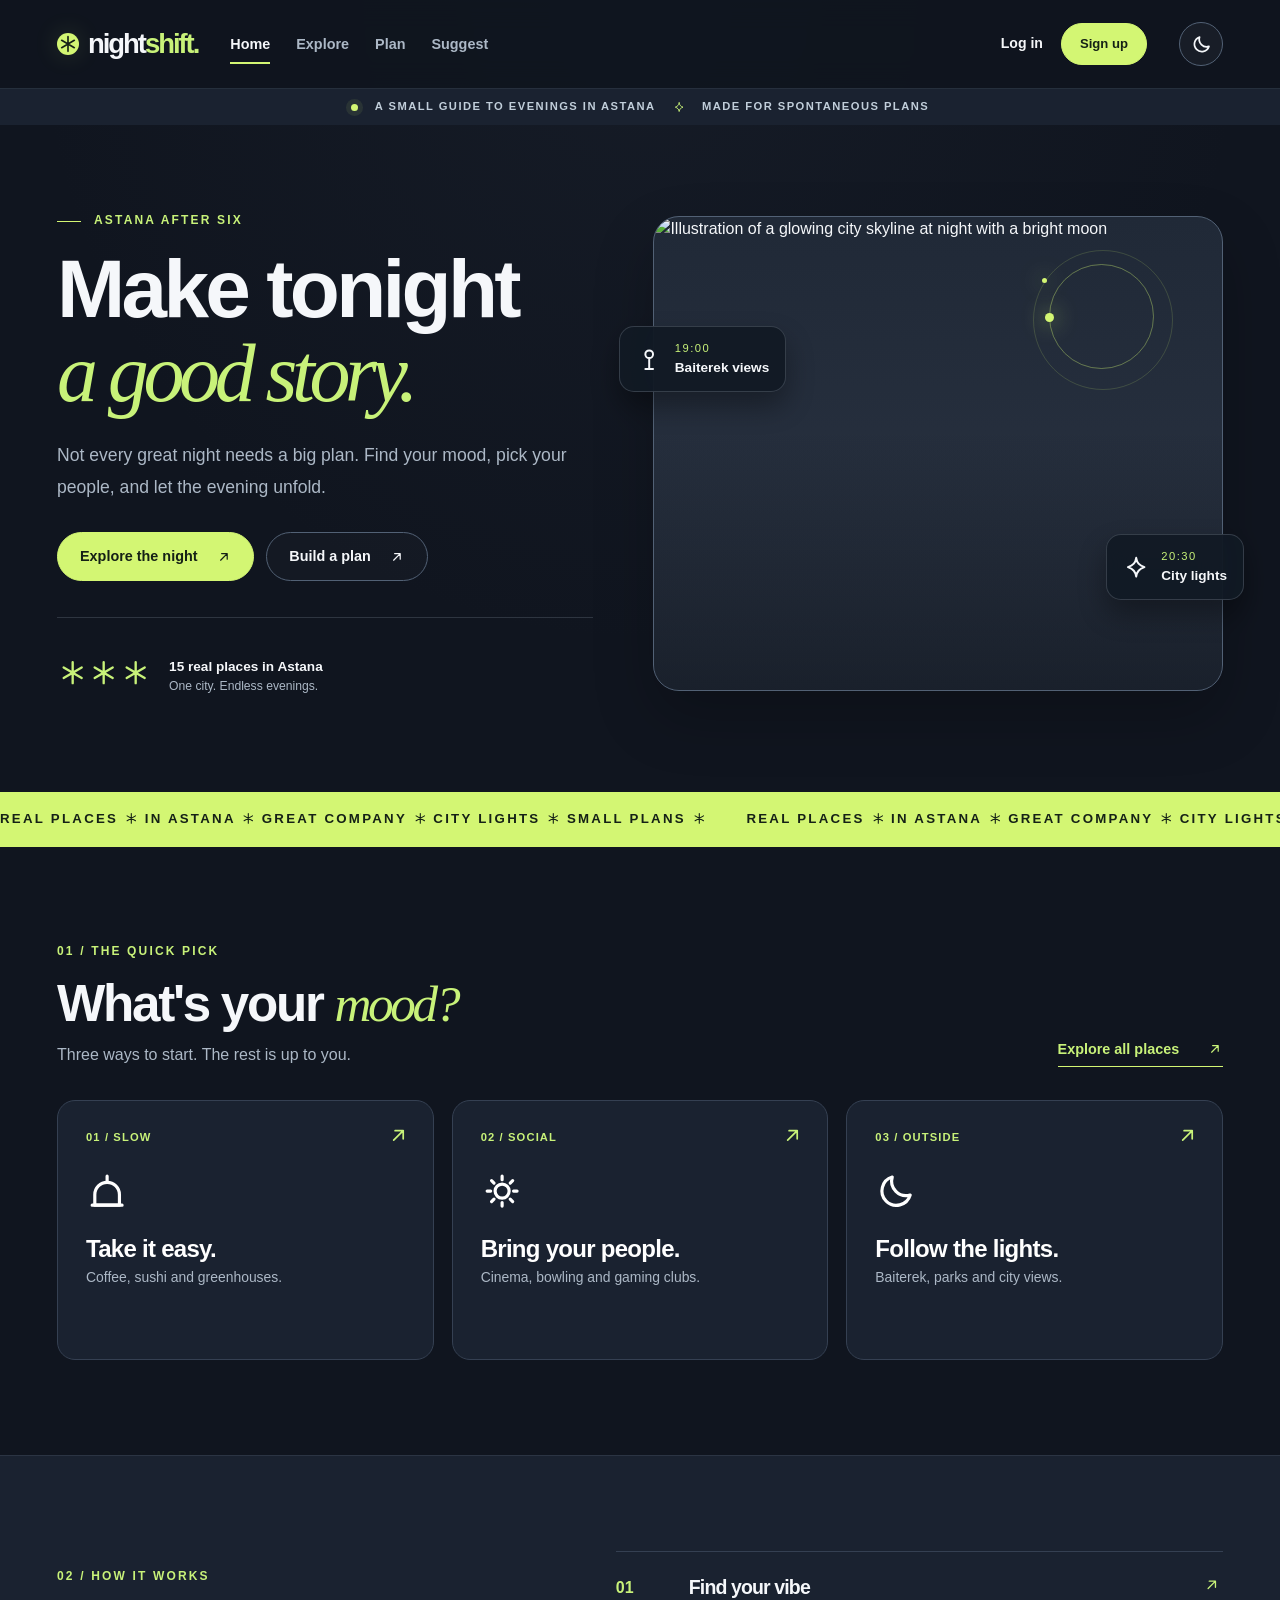
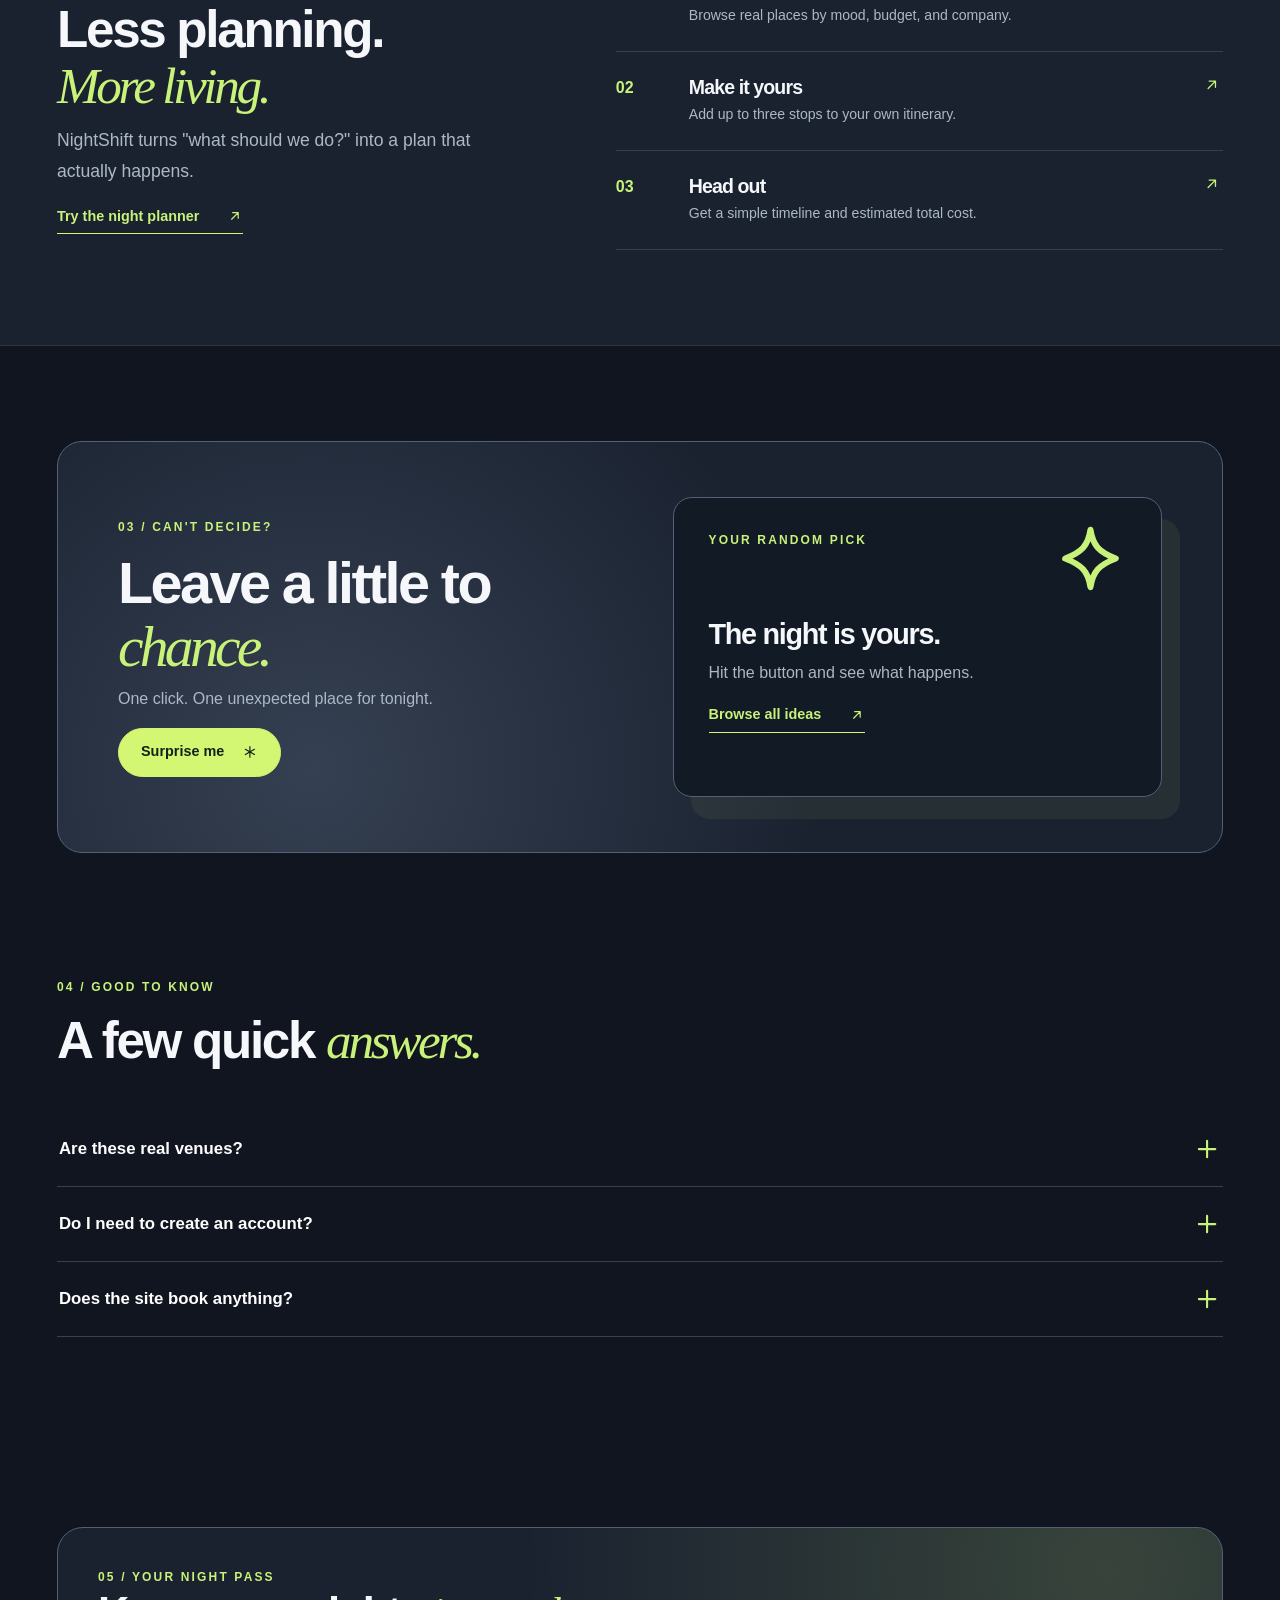
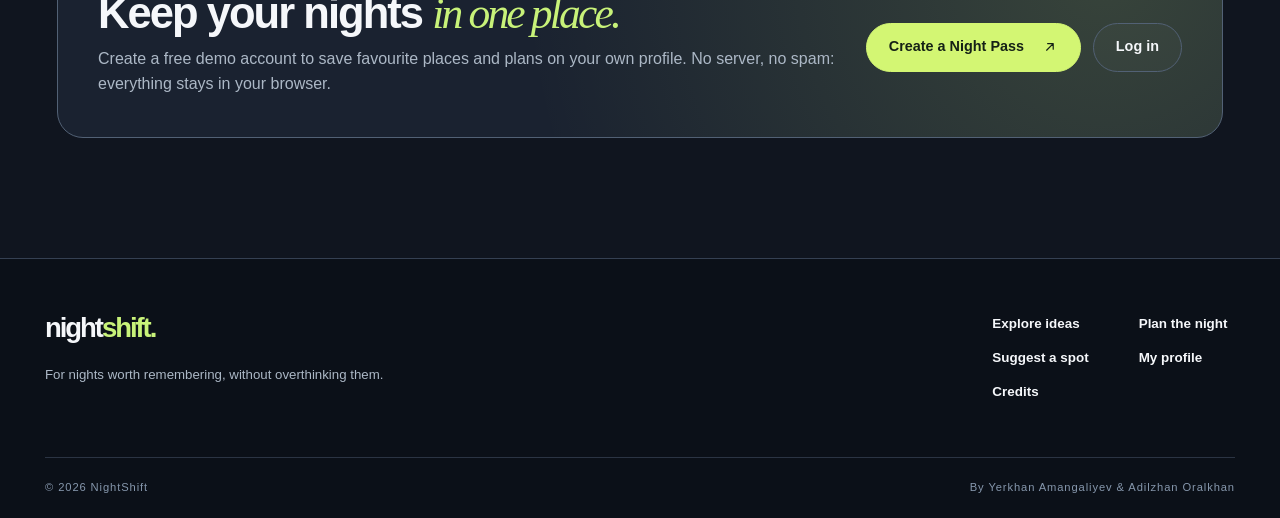
==== commit 8da6a6f3: "updated" ====
--- a/index.html
+++ b/index.html
@@ -114,7 +114,7 @@
         </div>
         <div class="hero-art reveal">
           <img
-            class="hero-nightscape" src="images/nightscape.svg"
+            class="hero-nightscape" src="images/nightastana.avif"
             alt="Illustration of a glowing city skyline at night with a bright moon"
 >
           <img class="hero-dayscape" src="images/dayscape.svg" alt="Illustrated skyline of Astana with green parkland and sunlight">
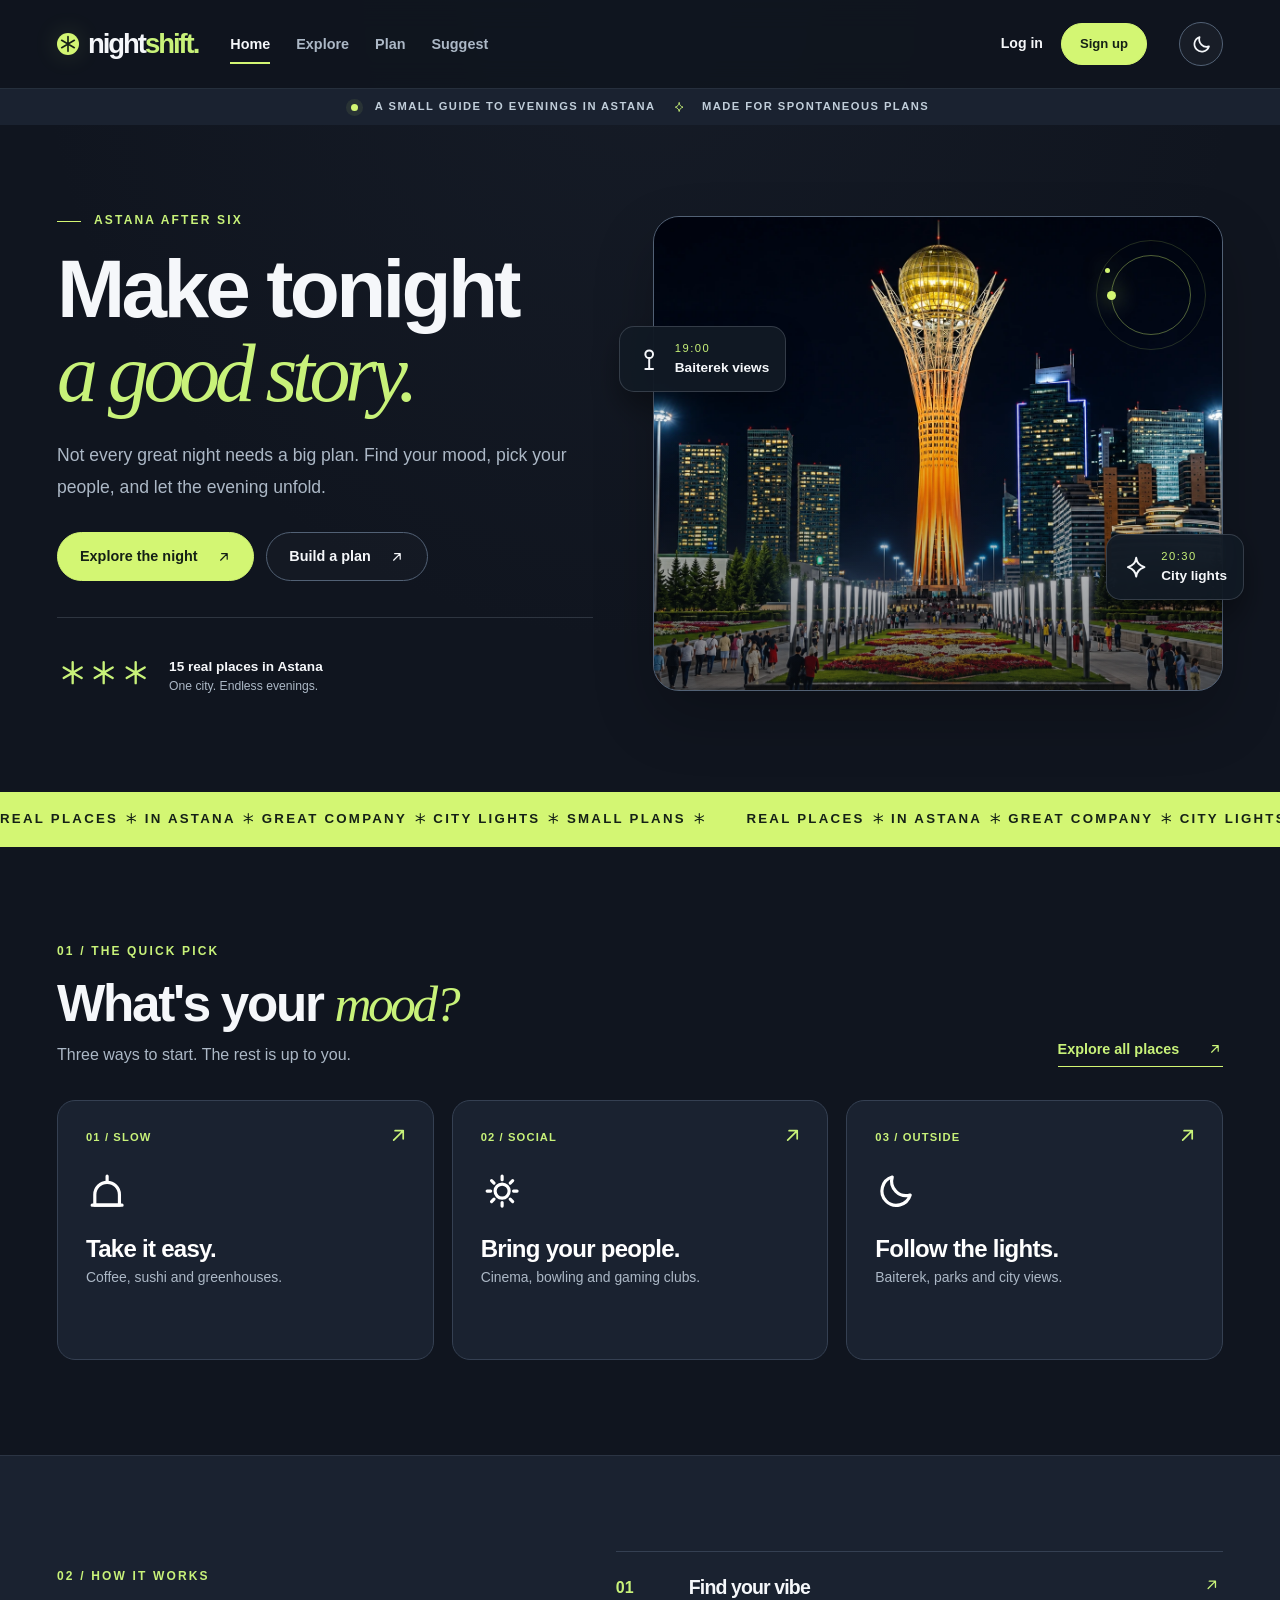
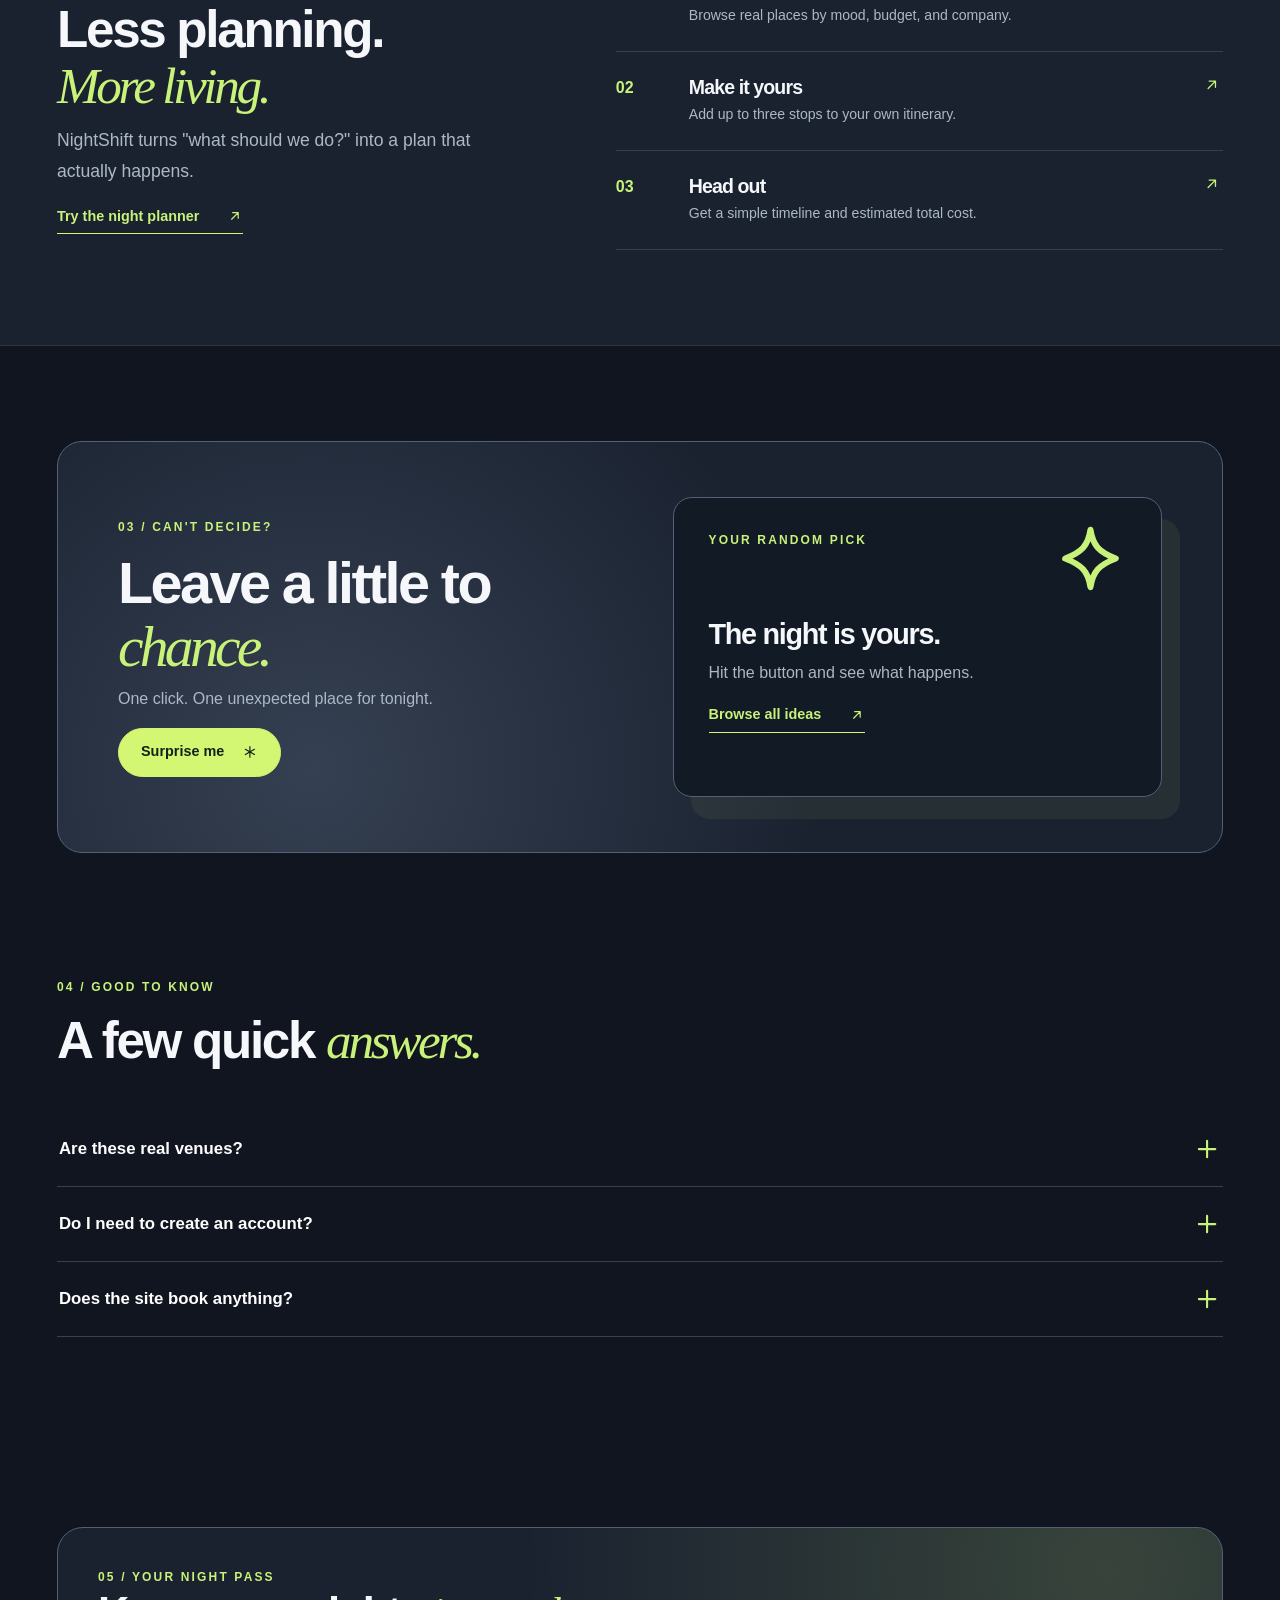
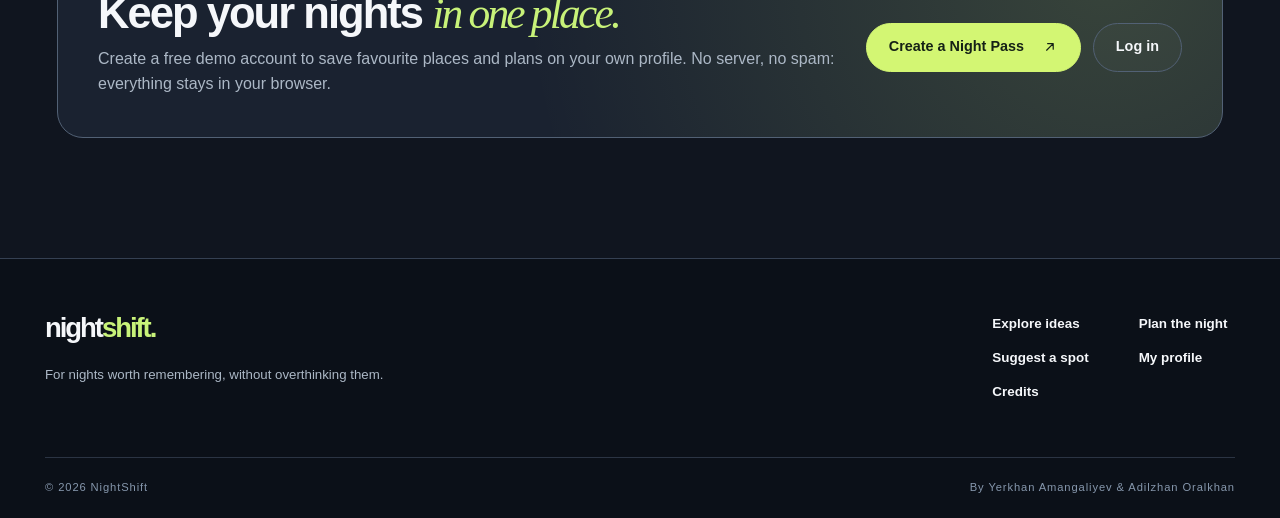
==== commit 2d77320e: "modified" ====
--- a/index.html
+++ b/index.html
@@ -9,7 +9,9 @@
 >
     <meta name="theme-color" content="#10151f">
     <title>Make a night of it | NightShift</title>
-    <link rel="icon" href="images/favicon.svg" type="image/svg+xml">
+    <link rel="icon" href="images/favicon-32.png" type="image/png" sizes="32x32">
+    <link rel="shortcut icon" href="favicon.ico" type="image/x-icon">
+    <link rel="apple-touch-icon" href="images/apple-touch-icon.png" sizes="180x180">
     <link rel="stylesheet" href="css/bootstrap.min.css">
     <link rel="stylesheet" href="css/style.css">
     <link rel="stylesheet" href="css/components.css">
@@ -114,11 +116,11 @@
         </div>
         <div class="hero-art reveal">
           <img
-            class="hero-nightscape" src="images/nightastana.avif"
-            alt="Illustration of a glowing city skyline at night with a bright moon"
->
-          <img class="hero-dayscape" src="images/dayscape.svg" alt="Illustrated skyline of Astana with green parkland and sunlight">
-          <img class="hero-day-photo" src="https://commons.wikimedia.org/wiki/Special:FilePath/B%C3%A4iterek%20tower.jpg?width=1200" alt="Baiterek tower in Astana photographed during the day" onerror="this.style.display='none'">
+            class="hero-baiterek-photo"
+            src="images/places/baiterek-user-20261118.webp"
+            alt="Baiterek tower glowing above Astana at night"
+            width="1542" height="1020"
+          >
           <div class="art-grain" aria-hidden="true"></div>
           <div class="hero-orbit orbit-one" aria-hidden="true"></div>
           <div class="hero-orbit orbit-two" aria-hidden="true"></div>
--- a/css/style.css
+++ b/css/style.css
@@ -470,13 +470,14 @@
   pointer-events: none;
 }
 .hero-orbit {
-  width: 105px;
-  height: 105px;
+  width: 80px;
+  height: 80px;
   position: absolute;
   border: 1px solid color-mix(in srgb, var(--accent) 38%, transparent);
   border-radius: 50%;
-  right: 12%;
-  top: 10%;
+  /* Keep both rings in the empty sky, away from the Baiterek tower. */
+  right: 5.5%;
+  top: 8%;
   animation: orbit 11s linear infinite;
   z-index: 2;
 }
@@ -484,7 +485,7 @@
   content: "";
   position: absolute;
   left: -5px;
-  top: 48px;
+  top: 35px;
   background: var(--accent);
   width: 9px;
   height: 9px;
@@ -492,10 +493,11 @@
   box-shadow: 0 0 22px var(--accent);
 }
 .orbit-two {
-  width: 140px;
-  height: 140px;
-  top: 7%;
-  right: 8.6%;
+  width: 110px;
+  height: 110px;
+  /* Same visual center as the 80px ring, at all hero widths. */
+  top: calc(8% - 15px);
+  right: calc(5.5% - 15px);
   animation-duration: 15s;
   animation-direction: reverse;
   border-color: color-mix(in srgb, var(--accent) 16%, transparent);
@@ -843,6 +845,11 @@
   letter-spacing: 0.14em;
   color: var(--text-2);
   max-width: 120px;
+}
+/* Suggest: point the decorative arrow down toward the suggestion form.
+   The parent badge rotates 10 degrees, so the arrow compensates. */
+.page-hero--suggest .page-hero-decoration .ico {
+  transform: rotate(100deg);
 }
 /* Explore */
 .explore-section {
@@ -1964,3 +1971,31 @@
 :root[data-theme="light"] .hero-day-photo { display:block; }
 
 .photo-caption[hidden] {display:none;}
+
+/* Suggest circle alignment */
+.page-hero--suggest .page-hero-decoration {
+  transform: none;
+}
+
+.page-hero--suggest .page-hero-decoration .ico {
+  transform: rotate(135deg);
+}
+
+.page-hero--suggest .page-hero-decoration small {
+  transform: none;
+  text-align: center;
+}
+
+/* Suggest: tilted text and downward arrow */
+body[data-page="suggest"] .page-hero-decoration {
+  transform: rotate(10deg);
+}
+
+body[data-page="suggest"] .page-hero-decoration .ico {
+  transform: rotate(100deg);
+}
+
+/* Suggest: arrow points toward the form */
+body[data-page="suggest"] .page-hero--suggest .page-hero-decoration .ico {
+  transform: rotate(140deg) !important;
+}
--- a/css/components.css
+++ b/css/components.css
@@ -1050,3 +1050,10 @@
 
 .price-note{display:block;margin:-4px 0 12px;color:var(--muted);font-size:.78rem;line-height:1.4}
 .place-where{display:inline-flex;gap:6px;align-items:center;margin:0 0 12px;font-size:.85rem}
+
+/* Final photo update: Baiterek is the hero photo in BOTH themes.
+   Keep the landmark centered on wide and narrow screens. */
+.hero-art > img.hero-baiterek-photo { object-position: 50% 48%; }
+:root[data-theme="light"] .hero-art > img.hero-baiterek-photo {
+  filter: brightness(1.10) saturate(0.98);
+}
